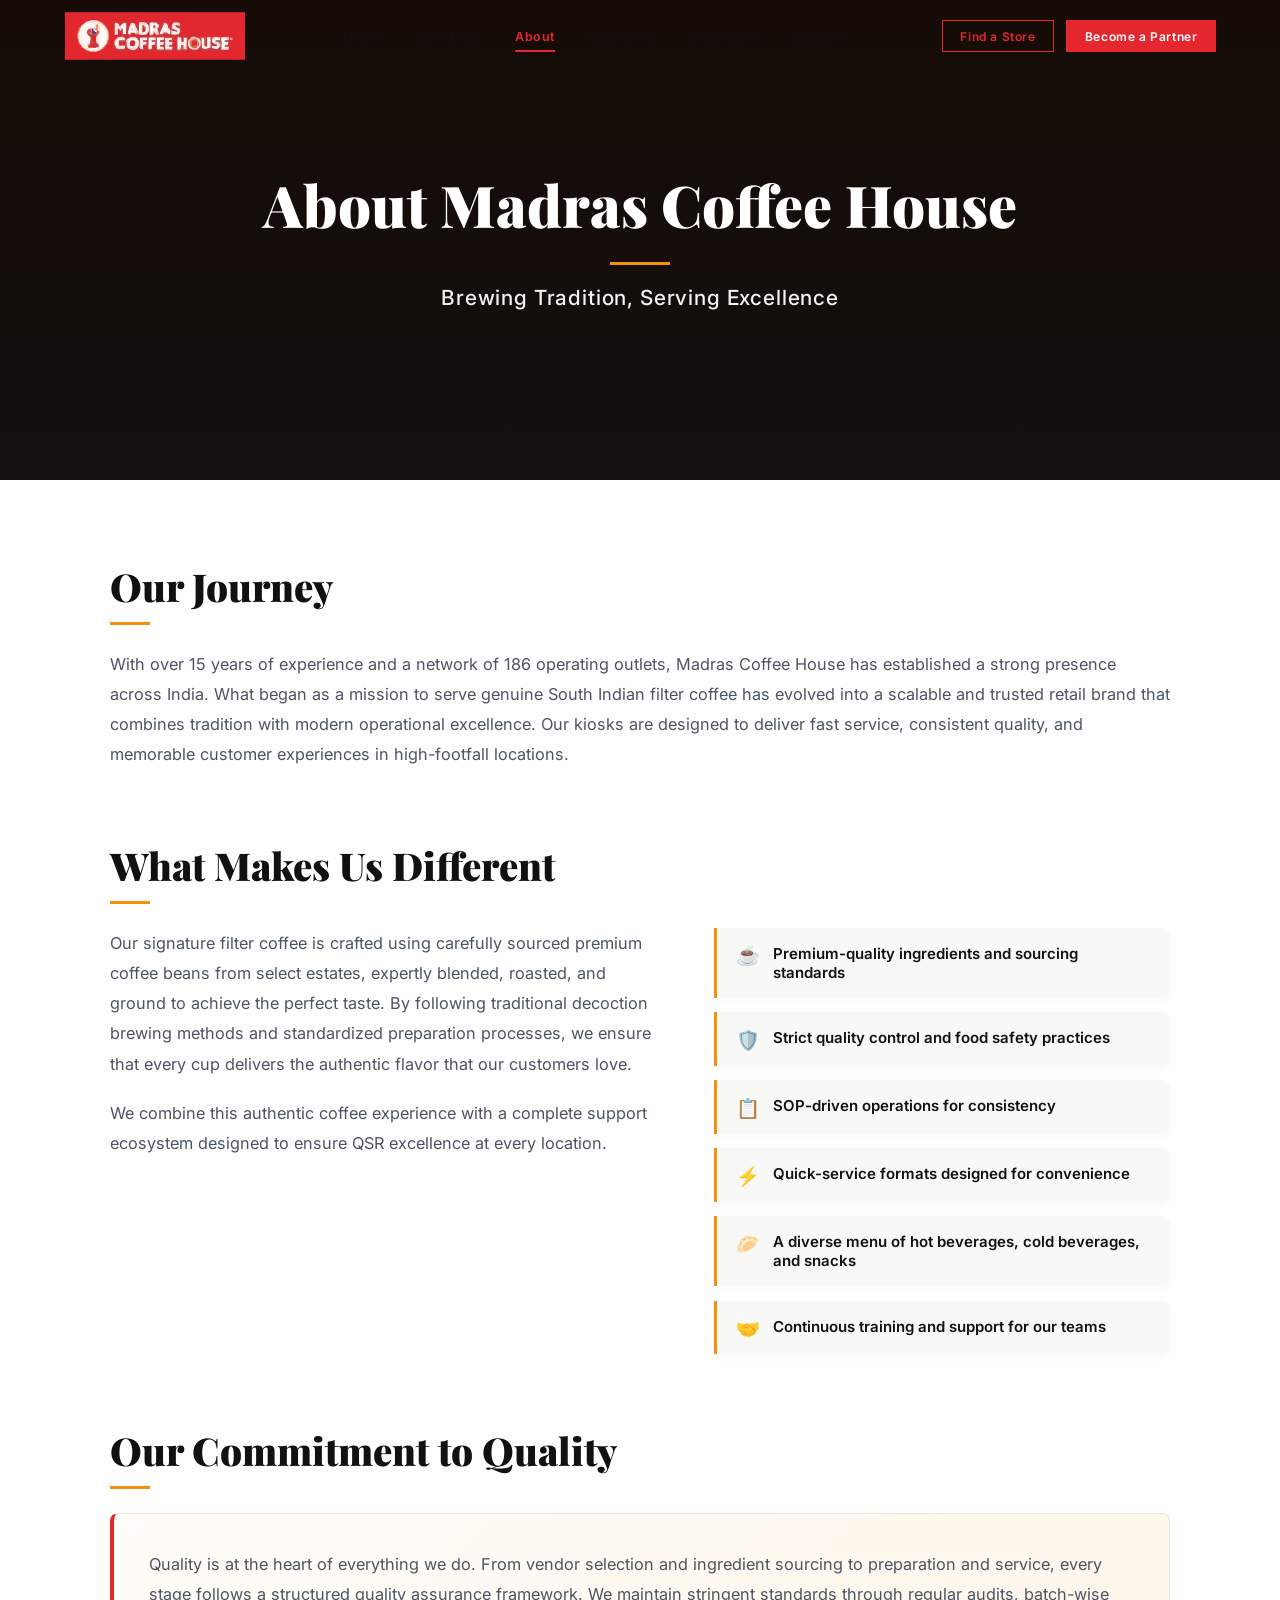
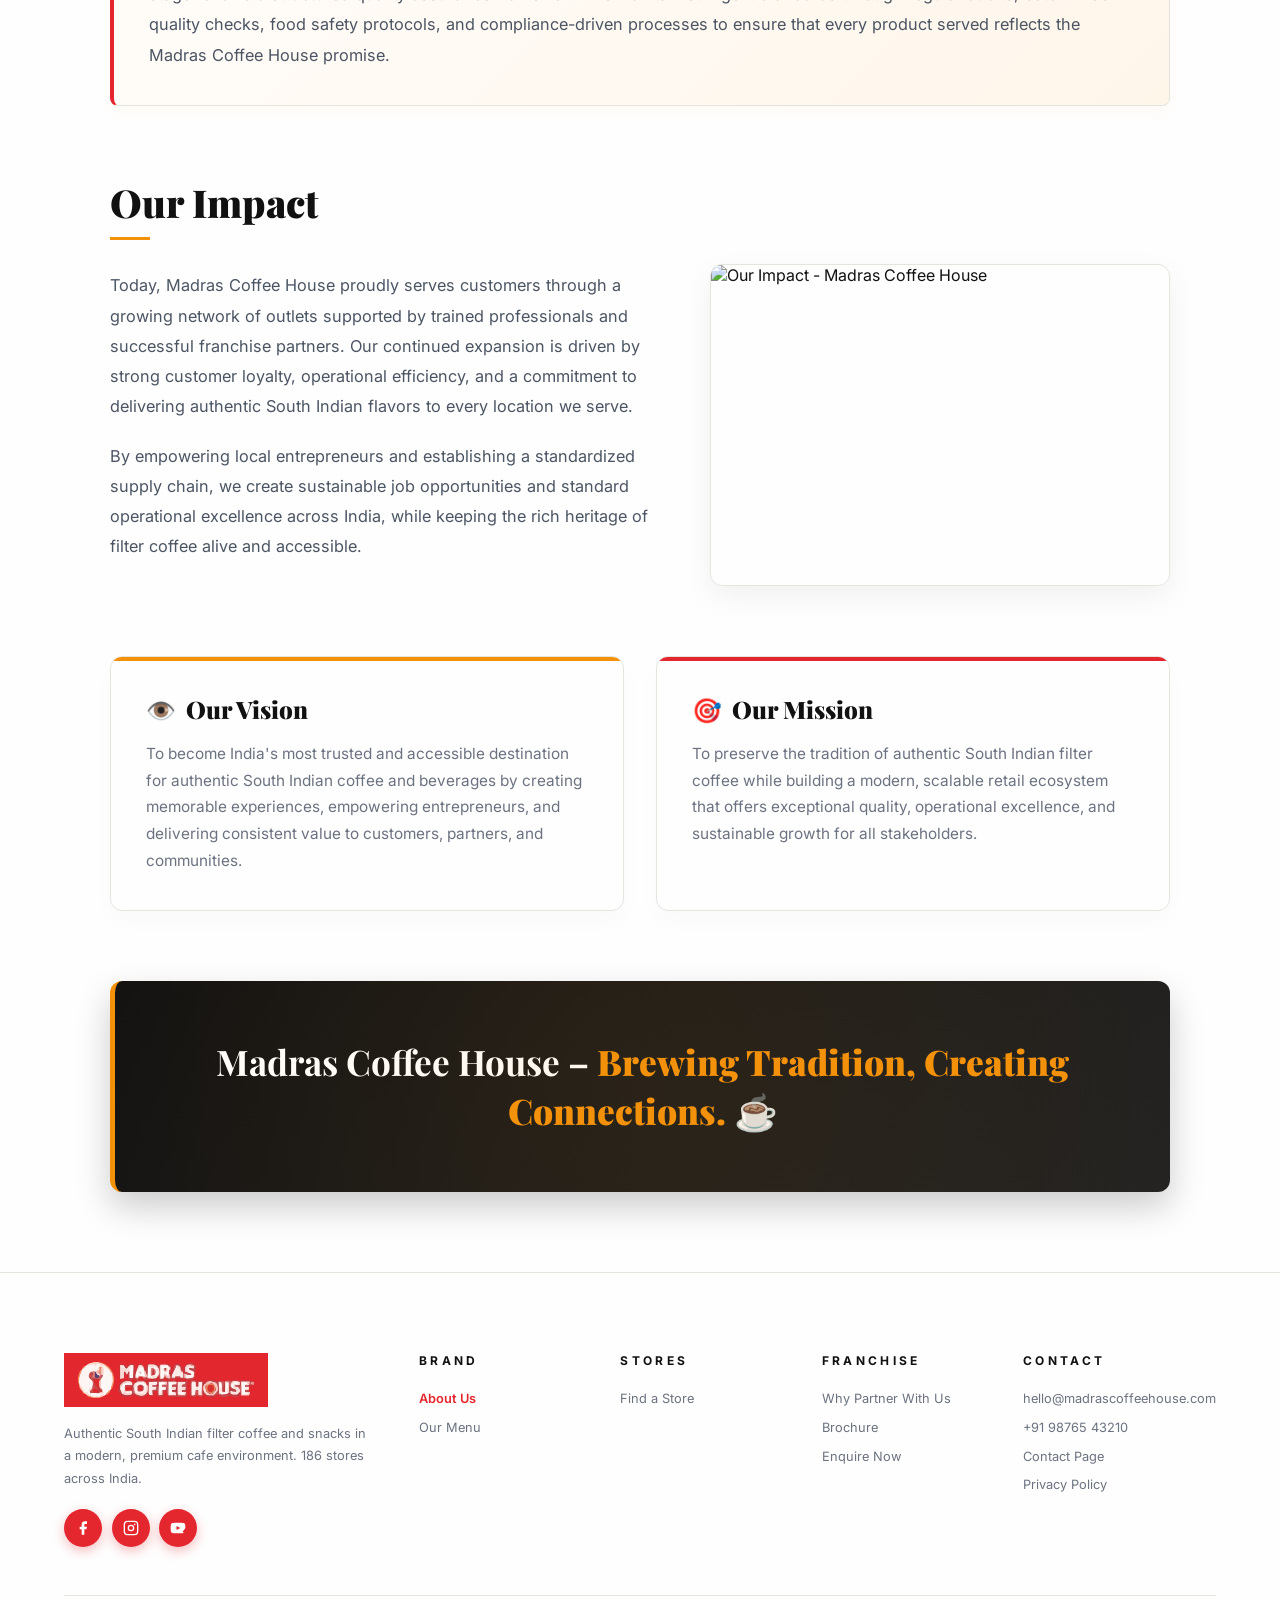
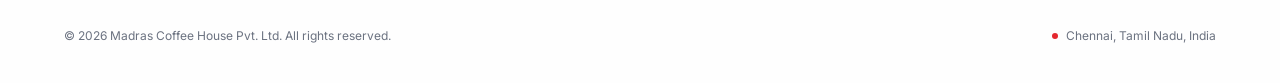
==== about.html @ c08b9cfa "frist" ====
﻿<!DOCTYPE html>
<html lang="en">
<head>
  <meta charset="UTF-8"/>
  <meta name="viewport" content="width=device-width,initial-scale=1.0"/>
  <title>About Us — Madras Coffee House</title>
  <meta name="description" content="Learn about Madras Coffee House. Brewing tradition and serving excellence across 186 stores nationwide with our authentic South Indian filter coffee kiosk model."/>
  <link rel="preconnect" href="https://fonts.googleapis.com"/>
  <link href="https://fonts.googleapis.com/css2?family=Playfair+Display:ital,wght@0,700;0,900;1,700&family=Inter:wght@300;400;500;600;700&display=swap" rel="stylesheet"/>
  <style>
    :root{--red:#e4272e;--orange:#f3920a;--white:#fefefe;--black:#111111;--gray:#6b7280;--light:#f8f8f6;--border:#e5e5e0}
    *,*::before,*::after{margin:0;padding:0;box-sizing:border-box}
    html{scroll-behavior:smooth;font-size:16px}
    body{background:var(--white);color:var(--black);font-family:'Inter',sans-serif;overflow-x:hidden}

    /* ── NAVBAR ────────────────────────────────────────── */
    nav#nav{position:fixed;top:0;left:0;width:100%;z-index:1000;padding:0 5%;height:72px;display:flex;align-items:center;justify-content:space-between;transition:background .35s,box-shadow .35s,height .35s;background:transparent}
    #nav.scrolled{background:var(--white);box-shadow:0 1px 0 var(--border);height:64px}
    #nav.nav-solid{background:var(--white);box-shadow:0 1px 0 var(--border)}
    .logo{display:flex;align-items:center;text-decoration:none;flex-shrink:0}
    .logo img{height:48px;width:auto;display:block;object-fit:contain;transition:transform .3s ease}
    .logo img:hover{transform:scale(1.04)}
    .nav-center{display:flex;gap:0;list-style:none}
    .nav-center a{display:inline-block;padding:.5rem 1.1rem;font-size:.78rem;font-weight:600;letter-spacing:.04em;color:var(--black);text-decoration:none;position:relative;transition:color .25s}
    .nav-center a::after{content:'';position:absolute;left:1.1rem;right:1.1rem;bottom:0;height:2px;background:var(--red);transform:scaleX(0);transition:transform .3s cubic-bezier(.25,.46,.45,.94)}
    .nav-center a:hover{color:var(--red)}
    .nav-center a:hover::after,.nav-center a.active::after{transform:scaleX(1)}
    .nav-center a.active{color:var(--red)}
    .nav-right{display:flex;gap:.75rem;align-items:center;flex-shrink:0}
    .btn-outline-nav{background:transparent;color:var(--red);border:1.5px solid var(--red);padding:.48rem 1.1rem;font-size:.74rem;font-weight:600;letter-spacing:.05em;cursor:pointer;transition:all .25s;text-decoration:none}
    .btn-outline-nav:hover{background:var(--red);color:#fff}
    .btn-solid-nav{background:var(--red);color:#fff;border:1.5px solid var(--red);padding:.48rem 1.1rem;font-size:.74rem;font-weight:600;letter-spacing:.05em;cursor:pointer;transition:all .25s;text-decoration:none}
    .btn-solid-nav:hover{background:#c41f25;border-color:#c41f25}
    .mobile-menu-btn{display:none;flex-direction:column;gap:5px;cursor:pointer;padding:8px;border:none;background:transparent}
    .mobile-menu-btn span{display:block;width:22px;height:2px;background:var(--black);transition:all .3s}

    /* ── HERO ──────────────────────────────────────────── */
    #hero{position:relative;min-height:480px;padding:120px 5%;display:flex;align-items:center;justify-content:center;text-align:center;overflow:hidden;background:#1a0800}
    .hero-video-bg {
      position: absolute;
      top: 0;
      left: 0;
      width: 100%;
      height: 100%;
      object-fit: cover;
      z-index: 0;
    }
    .hero-overlay{position:absolute;inset:0;background:linear-gradient(180deg,rgba(17,17,17,0.4) 0%,rgba(17,17,17,0.8) 100%);z-index:1}
    .hero-content{position:relative;z-index:2;max-width:820px;color:var(--white);display:flex;flex-direction:column;align-items:center;justify-content:center}
    .hero-logo{height:76px;width:auto;margin-bottom:1.5rem;display:block;object-fit:contain;animation:fadeInUp .8s ease-out}
    .hero-title{font-family:'Playfair Display',serif;font-size:clamp(2.2rem,5vw,3.6rem);font-weight:900;line-height:1.15;margin-bottom:0.8rem;color:#fff;animation:fadeInUp 1s ease-out}
    .hero-underline{width:60px;height:3px;background:var(--orange);margin:0.8rem auto 1.2rem;animation:scaleIn 1.2s ease-out}
    .hero-sub{font-size:clamp(1.05rem,2vw,1.3rem);color:rgba(255,255,255,0.95);font-weight:500;letter-spacing:0.04em;animation:fadeInUp 1.2s ease-out}

    /* ── ANIMATIONS ────────────────────────────────────── */
    @keyframes fadeInUp{from{opacity:0;transform:translateY(30px)}to{opacity:1;transform:translateY(0)}}
    @keyframes scaleIn{from{transform:scaleX(0)}to{transform:scaleX(1)}}
    .fade-up{opacity:0;transform:translateY(28px);transition:opacity .75s cubic-bezier(.25,.46,.45,.94),transform .75s cubic-bezier(.25,.46,.45,.94)}
    .fade-up.in{opacity:1;transform:translateY(0)}
    .d1{transition-delay:.1s}.d2{transition-delay:.2s}.d3{transition-delay:.3s}.d4{transition-delay:.4s}

    /* ── ABOUT CONTENT ─────────────────────────────────── */
    .about-container{max-width:1100px;margin:0 auto;padding:80px 20px}
    .about-sec{margin-bottom:70px}
    .about-sec h2{font-family:'Playfair Display',serif;font-size:clamp(1.8rem,3.5vw,2.4rem);font-weight:900;color:var(--black);margin-bottom:1.5rem;position:relative}
    .about-sec h2::after{content:'';display:block;width:40px;height:3px;background:var(--orange);margin-top:0.6rem}
    .about-sec p{font-size:1.02rem;color:#4b5563;line-height:1.85;margin-bottom:1.2rem}
    
    /* What Makes Us Different Grid */
    .diff-grid{display:grid;grid-template-columns:1.2fr 1fr;gap:3.5rem;align-items:start}
    @media(max-width:768px){.diff-grid{grid-template-columns:1fr;gap:2rem}}
    .diff-list{display:flex;flex-direction:column;gap:0.9rem;list-style:none}
    .diff-item{display:flex;align-items:flex-start;gap:0.8rem;background:var(--light);padding:1rem 1.2rem;border-left:3px solid var(--orange);border-radius:0 8px 8px 0;box-shadow:0 4px 6px rgba(0,0,0,0.02);transition:transform 0.25s ease,border-left-color 0.25s ease}
    .diff-item:hover{transform:translateX(6px);border-left-color:var(--red)}
    .diff-item-icon{font-size:1.2rem;color:var(--orange);flex-shrink:0;line-height:1;margin-top:0.15rem}
    .diff-item-text{font-size:0.94rem;font-weight:600;color:var(--black)}

    /* Quality Box */
    .quality-box{background:linear-gradient(135deg,#fffcf9 0%,#fff6ea 100%);border:1px solid var(--border);border-left:4px solid var(--red);padding:2.2rem;border-radius:8px;box-shadow:0 6px 15px rgba(243,146,10,0.04)}

    /* Vision & Mission Grid */
    .vm-grid{display:grid;grid-template-columns:1fr 1fr;gap:2rem}
    @media(max-width:768px){.vm-grid{grid-template-columns:1fr;gap:1.5rem}}
    .vm-card{background:var(--white);border:1px solid var(--border);padding:2.2rem;border-radius:12px;box-shadow:0 10px 25px rgba(0,0,0,0.02);position:relative;overflow:hidden;transition:all 0.3s ease}
    .vm-card::before{content:'';position:absolute;top:0;left:0;width:100%;height:4px;background:var(--orange)}
    .vm-card.mission::before{background:var(--red)}
    .vm-card:hover{transform:translateY(-5px);box-shadow:0 15px 30px rgba(0,0,0,0.06)}
    .vm-card h3{font-family:'Playfair Display',serif;font-size:1.5rem;font-weight:900;color:var(--black);margin-bottom:1rem;display:flex;align-items:center;gap:0.6rem}
    .vm-card p{font-size:0.96rem;color:var(--gray);line-height:1.75;margin:0}

    /* Closing Callout */
    .closing-banner{background:linear-gradient(135deg,#111 0%,#222 100%);border-radius:12px;border-left:5px solid var(--orange);padding:3.5rem 2rem;text-align:center;box-shadow:0 15px 35px rgba(0,0,0,0.2);position:relative;overflow:hidden;margin-top:50px}
    .closing-banner::after{content:'';position:absolute;top:-50%;left:-50%;width:200%;height:200%;background:radial-gradient(circle,rgba(243,146,10,0.08) 0%,transparent 60%);pointer-events:none}
    .closing-banner h3{font-family:'Playfair Display',serif;font-size:clamp(1.4rem,3vw,2.2rem);font-weight:700;color:#fff;line-height:1.4;margin:0;animation:pulseGlow 3s infinite alternate}
    .closing-banner h3 span{color:var(--orange);font-weight:900}
    @keyframes pulseGlow{0%{text-shadow:0 0 5px rgba(243,146,10,0)}100%{text-shadow:0 0 15px rgba(243,146,10,0.3)}}

    /* Our Impact Grid */
    .impact-grid{display:grid;grid-template-columns:1.2fr 1fr;gap:3rem;align-items:center}
    @media(max-width:768px){.impact-grid{grid-template-columns:1fr;gap:2rem}}
    .impact-image-wrap{width:100%;border-radius:12px;overflow:hidden;box-shadow:0 10px 30px rgba(0,0,0,0.06);border:1px solid var(--border)}
    .impact-img{width:100%;height:320px;object-fit:cover;display:block;transition:transform 0.4s ease}
    .impact-image-wrap:hover .impact-img{transform:scale(1.03)}

    /* ── FOOTER ────────────────────────────────────────── */
    footer{background:var(--white);border-top:1px solid var(--border);padding:80px 5% 40px}
    .fi{max-width:1200px;margin:0 auto}
    .ft{display:grid;grid-template-columns:2fr 1fr 1fr 1fr 1fr;gap:3rem;margin-bottom:3rem}
    @media(max-width:1024px){.ft{grid-template-columns:1fr 1fr;gap:2rem}}
    @media(max-width:480px){.ft{grid-template-columns:1fr}}
    .fb p{font-size:.8rem;color:var(--gray);line-height:1.75;margin:1rem 0 1.2rem}
    .fso{display:flex;gap:.6rem}
    .fsc{width:38px;height:38px;border-radius:50%;background:var(--red);display:flex;align-items:center;justify-content:center;text-decoration:none;transition:all .3s;box-shadow:0 4px 12px rgba(228,39,46,.3);flex-shrink:0}
    .fsc:hover{background:var(--orange);transform:scale(1.1);box-shadow:0 6px 18px rgba(243,146,10,.4)}
    .fsc svg{width:16px;height:16px;flex-shrink:0}
    .fc h5{font-size:.66rem;font-weight:700;letter-spacing:.28em;text-transform:uppercase;color:var(--black);margin-bottom:1.2rem}
    .fc ul{list-style:none;display:flex;flex-direction:column;gap:.55rem}
    .fc a{font-size:.8rem;color:var(--gray);text-decoration:none;transition:color .25s}
    .fc a:hover{color:var(--red)}
    .fc a.active{color:var(--red);font-weight:600}
    .fbot{display:flex;align-items:center;justify-content:space-between;padding-top:2rem;border-top:1px solid var(--border);flex-wrap:wrap;gap:.75rem}
    .fbot p{font-size:.72rem;color:var(--gray)}
    .frd{width:6px;height:6px;background:var(--red);border-radius:50%}
  </style>
  <link rel="stylesheet" href="mobile.css">
</head>
<body>

<!-- ══ NAVBAR ══════════════════════════════════════════════════ -->
<nav id="nav">
  <a href="index.html" class="logo">
    <img src="madras.svg" alt="Madras Coffee House" loading="eager"/>
  </a>
  <ul class="nav-center">
    <li><a href="index.html">Home</a></li>
    <li><a href="menu.html">Our Menu</a></li>
    <li><a href="about.html" class="active">About</a></li>
    <li><a href="franchise.html">Franchise</a></li>
    <li><a href="stores.html">Our Stores</a></li>
    <li><a href="contact.html">Contact</a></li>
  </ul>
  <div class="nav-right">
    <a href="stores.html" class="btn-outline-nav">Find a Store</a>
    <a href="franchise.html" class="btn-solid-nav">Become a Partner</a>
  </div>
  <button class="mobile-menu-btn mob-btn" id="mobBtn" aria-label="Open menu">
    <span></span><span></span><span></span>
  </button>
</nav>

<!-- ══ HERO ════════════════════════════════════════════════════ -->
<section id="hero">
  <video class="hero-video-bg" autoplay loop muted playsinline poster="https://res.cloudinary.com/dr7jaclns/image/upload/v1781517803/eb56d0ae-2977-4ef6-8f65-17820c09515e_tvdwfh.jpg">
    <source src="https://res.cloudinary.com/dr7jaclns/video/upload/v1781519281/coffee_shop_rxmquo.mp4" type="video/mp4">
    Your browser does not support the video tag.
  </video>
  <div class="hero-overlay"></div>
  <div class="hero-content">
    <h1 class="hero-title">About Madras Coffee House</h1>
    <div class="hero-underline"></div>
    <p class="hero-sub">Brewing Tradition, Serving Excellence</p>
  </div>
</section>

<!-- ══ ABOUT CONTENT ═══════════════════════════════════════════ -->
<div class="about-container">
  
  <!-- Our Journey Section -->
  <section class="about-sec fade-up">
    <h2>Our Journey</h2>
    <p>With over 15 years of experience and a network of 186 operating outlets, Madras Coffee House has established a strong presence across India. What began as a mission to serve genuine South Indian filter coffee has evolved into a scalable and trusted retail brand that combines tradition with modern operational excellence. Our kiosks are designed to deliver fast service, consistent quality, and memorable customer experiences in high-footfall locations.</p>
  </section>

  <!-- What Makes Us Different Section -->
  <section class="about-sec fade-up">
    <h2>What Makes Us Different</h2>
    <div class="diff-grid">
      <div>
        <p>Our signature filter coffee is crafted using carefully sourced premium coffee beans from select estates, expertly blended, roasted, and ground to achieve the perfect taste. By following traditional decoction brewing methods and standardized preparation processes, we ensure that every cup delivers the authentic flavor that our customers love.</p>
        <p>We combine this authentic coffee experience with a complete support ecosystem designed to ensure QSR excellence at every location.</p>
      </div>
      <ul class="diff-list">
        <li class="diff-item fade-up d1">
          <span class="diff-item-icon">☕</span>
          <span class="diff-item-text">Premium-quality ingredients and sourcing standards</span>
        </li>
        <li class="diff-item fade-up d2">
          <span class="diff-item-icon">🛡️</span>
          <span class="diff-item-text">Strict quality control and food safety practices</span>
        </li>
        <li class="diff-item fade-up d3">
          <span class="diff-item-icon">📋</span>
          <span class="diff-item-text">SOP-driven operations for consistency</span>
        </li>
        <li class="diff-item fade-up d4">
          <span class="diff-item-icon">⚡</span>
          <span class="diff-item-text">Quick-service formats designed for convenience</span>
        </li>
        <li class="diff-item fade-up d1">
          <span class="diff-item-icon">🥟</span>
          <span class="diff-item-text">A diverse menu of hot beverages, cold beverages, and snacks</span>
        </li>
        <li class="diff-item fade-up d2">
          <span class="diff-item-icon">🤝</span>
          <span class="diff-item-text">Continuous training and support for our teams</span>
        </li>
      </ul>
    </div>
  </section>

  <!-- Our Commitment to Quality Section -->
  <section class="about-sec fade-up">
    <h2>Our Commitment to Quality</h2>
    <div class="quality-box">
      <p style="margin-bottom:0">Quality is at the heart of everything we do. From vendor selection and ingredient sourcing to preparation and service, every stage follows a structured quality assurance framework. We maintain stringent standards through regular audits, batch-wise quality checks, food safety protocols, and compliance-driven processes to ensure that every product served reflects the Madras Coffee House promise.</p>
    </div>
  </section>

  <!-- Our Impact Section -->
  <section class="about-sec fade-up">
    <h2>Our Impact</h2>
    <div class="impact-grid">
      <div>
        <p>Today, Madras Coffee House proudly serves customers through a growing network of outlets supported by trained professionals and successful franchise partners. Our continued expansion is driven by strong customer loyalty, operational efficiency, and a commitment to delivering authentic South Indian flavors to every location we serve.</p>
        <p>By empowering local entrepreneurs and establishing a standardized supply chain, we create sustainable job opportunities and standard operational excellence across India, while keeping the rich heritage of filter coffee alive and accessible.</p>
      </div>
      <div class="impact-image-wrap">
        <img src="https://res.cloudinary.com/dr7jaclns/image/upload/v1781525109/631b47ef-1cc0-4462-99c8-071f4258902d_irmldc.jpg" alt="Our Impact - Madras Coffee House" class="impact-img" />
      </div>
    </div>
  </section>

  <!-- Vision & Mission Grid -->
  <section class="about-sec vm-grid">
    <div class="vm-card vision fade-up">
      <h3><span>👁️</span> Our Vision</h3>
      <p>To become India's most trusted and accessible destination for authentic South Indian coffee and beverages by creating memorable experiences, empowering entrepreneurs, and delivering consistent value to customers, partners, and communities.</p>
    </div>
    <div class="vm-card mission fade-up d1">
      <h3><span>🎯</span> Our Mission</h3>
      <p>To preserve the tradition of authentic South Indian filter coffee while building a modern, scalable retail ecosystem that offers exceptional quality, operational excellence, and sustainable growth for all stakeholders.</p>
    </div>
  </section>

  <!-- Closing Callout Banner -->
  <section class="closing-banner fade-up">
    <h3>Madras Coffee House – <span>Brewing Tradition, Creating Connections. ☕</span></h3>
  </section>

</div>

<!-- ══ FOOTER ══════════════════════════════════════════════════ -->
<footer>
  <div class="fi">
    <div class="ft">
      <div class="fb">
        <div style="margin-bottom:.8rem"><img src="madras.svg" alt="Madras Coffee House" style="height:54px"/></div>
        <p>Authentic South Indian filter coffee and snacks in a modern, premium cafe environment. 186 stores across India.</p>
        <div class="fso">
          <a class="fsc" href="https://www.facebook.com/madrascoffeehouseofficial/" target="_blank" aria-label="Facebook"><svg viewBox="0 0 24 24" fill="white"><path d="M18 2h-3a5 5 0 00-5 5v3H7v4h3v8h4v-8h3l1-4h-4V7a1 1 0 011-1h3z"/></svg></a>
          <a class="fsc" href="https://www.instagram.com/madrascoffeehouseofficial/" target="_blank" aria-label="Instagram"><svg viewBox="0 0 24 24" fill="none" stroke="white" stroke-width="2" stroke-linecap="round"><rect x="2" y="2" width="20" height="20" rx="5"/><circle cx="12" cy="12" r="4"/><circle cx="17.5" cy="6.5" r="1.2" fill="white" stroke="none"/></svg></a>
          <a class="fsc" href="https://www.youtube.com/@madrascoffeehouseofficial" target="_blank" aria-label="YouTube"><svg viewBox="0 0 24 24" fill="white"><path d="M22.54 6.42a2.78 2.78 0 00-1.96-1.96C18.88 4 12 4 12 4s-6.88 0-8.58.46a2.78 2.78 0 00-1.96 1.96A29 29 0 001 12a29 29 0 00.46 5.58 2.78 2.78 0 001.96 1.96C5.12 20 12 20 12 20s6.88 0 8.58-.46a2.78 2.78 0 00-1.96-1.96A29 29 0 0023 12a29 29 0 00-.46-5.58z"/><polygon points="9.75,15.02 15.5,12 9.75,8.98" fill="#e4272e"/></svg></a>
        </div>
      </div>
      <div class="fc"><h5>Brand</h5><ul><li><a href="about.html" class="active">About Us</a></li><li><a href="menu.html">Our Menu</a></li></ul></div>
      <div class="fc"><h5>Stores</h5><ul><li><a href="stores.html">Find a Store</a></li></ul></div>
      <div class="fc"><h5>Franchise</h5><ul><li><a href="franchise.html">Why Partner With Us</a></li><li><a href="https://madrascoffeehouse.com/wp-content/uploads/2025/10/MCH-PRESENTATION-new-final-.pdf" target="_blank">Brochure</a></li><li><a href="mailto:hello@madrascoffeehouse.com">Enquire Now</a></li></ul></div>
      <div class="fc"><h5>Contact</h5><ul><li><a href="mailto:hello@madrascoffeehouse.com">hello@madrascoffeehouse.com</a></li><li><a href="tel:+919876543210">+91 98765 43210</a></li><li><a href="contact.html">Contact Page</a></li><li><a href="privacy-policy.html">Privacy Policy</a></li></ul></div>
    </div>
    <div class="fbot"><p>&#169; 2026 Madras Coffee House Pvt. Ltd. All rights reserved.</p><div style="display:flex;align-items:center;gap:.5rem"><div class="frd"></div><p>Chennai, Tamil Nadu, India</p></div></div>
  </div>
</footer>

<script>
// ── NAVBAR SCROLL ───────────────────────────────────────
const NAV = document.getElementById('nav');
window.addEventListener('scroll', () => {
  NAV.classList.toggle('scrolled', scrollY > 40);
}, {passive: true});

// ── REVEAL OBSERVER ─────────────────────────────────────
if ('IntersectionObserver' in window) {
  const obs = new IntersectionObserver((entries) => {
    entries.forEach(entry => {
      if (entry.isIntersecting) {
        entry.target.classList.add('in');
        obs.unobserve(entry.target);
      }
    });
  }, {threshold: 0.1, rootMargin: '0px 0px -40px 0px'});
  document.querySelectorAll('.fade-up').forEach(el => obs.observe(el));
}

// ── PAGE FADE TRANSITION ─────────────────────────────────
document.body.style.opacity = '0';
document.body.style.transition = 'opacity .3s';
setTimeout(() => document.body.style.opacity = '1', 50);

document.querySelectorAll('a[href]').forEach(a => {
  const h = a.getAttribute('href');
  if (!h || h.startsWith('#') || h.startsWith('mailto:') || h.startsWith('tel:') || h.startsWith('http') || a.target === "_blank") return;
  a.addEventListener('click', e => {
    e.preventDefault();
    document.body.style.opacity = '0';
    setTimeout(() => window.location.href = h, 300);
  });
});
</script>
<script src="mobile.js" defer></script>
</body>
</html>
---- mobile.css ----
/* ============================================================
   MADRAS COFFEE HOUSE — RESPONSIVE STYLESHEET
   Breakpoints: 480px | 640px | 768px | 1024px | 1280px
   ============================================================ */

/* ── ALWAYS HIDDEN (shown only at mobile via media query) ─── */
.mobile-nav-overlay,
.mobile-nav-backdrop,
.fran-sticky-cta {
  display: none;
}

/* ── GLOBAL BASE ─────────────────────────────────────────── */
*,
*::before,
*::after {
  box-sizing: border-box;
  -webkit-tap-highlight-color: transparent;
}
html {
  scroll-behavior: smooth;
}
body {
  overflow-x: hidden;
  width: 100%;
}
img,
video {
  max-width: 100%;
  height: auto;
  display: block;
}

/* ── ENFORCE MINIMUM READABLE FONT SIZES (all screens) ────── */
/* Anything below 12px is unreadable on mobile – these enforce minimums */
.sec-eyebrow,
.hero-eyebrow,
.cat-link,
.footer-col h5,
.fc h5,
.fbot p,
.fbot a,
.mc-tag,
.menu-modal-tag,
.info-label,
.ustat-lbl,
.urgency-eyebrow,
.fv-eyebrow,
.fmt-badge,
.fv-tag,
.fstep-tag,
.mv-pt,
.btn-outline-nav,
.btn-solid-nav {
  font-size: max(0.75rem, 12px) !important;
}

/* ── TABLET (769px – 1024px) ─────────────────────────────── */
@media (min-width: 769px) and (max-width: 1024px) {
  /* Nav */
  .nav-center a { padding: 0.5rem 0.7rem; font-size: 0.72rem; }
  .nav-right { gap: 0.5rem; }
  .btn-outline-nav, .btn-solid-nav { padding: 0.4rem 0.85rem; font-size: 0.7rem; }

  /* Franchise */
  .why-circle-grid { grid-template-columns: repeat(2, 1fr) !important; gap: 2rem !important; }
  .fmt-grid { grid-template-columns: 1fr 1fr !important; }
  .model-grid { grid-template-columns: 1fr !important; }
  .sup-2col { grid-template-columns: 1fr !important; gap: 1.8rem !important; }
  .inv-pillars { flex-direction: column !important; gap: 0 !important; }
  .inv-pil-div { width: 80% !important; height: 1px !important; background: rgba(255,255,255,.12) !important; margin: 0 auto !important; }
  .eq-row { grid-template-columns: 1fr !important; }

  /* Homepage */
  .trust-grid { grid-template-columns: repeat(2, 1fr) !important; }
  .bm-steps { grid-template-columns: repeat(2, 1fr) !important; }
  .footer-top { grid-template-columns: 1fr 1fr !important; gap: 2rem !important; }
  .formats-grid { gap: 1rem !important; }

  /* Menu */
  .menu-grid { grid-template-columns: 1fr 1fr !important; }
  .section-header { flex-direction: column !important; align-items: flex-start !important; gap: 1.2rem !important; }
  .section-header-right { flex-wrap: wrap !important; gap: 0.6rem !important; }
  .menu-deco-circle { width: 70px !important; height: 70px !important; }

  /* Stores */
  #main { flex-direction: column !important; }
  .map-sidebar { position: relative !important; top: 0 !important; width: 100% !important; }

  /* Contact */
  .contact-grid { grid-template-columns: 1fr !important; }

  /* Expansion */
  .ss-inner { grid-template-columns: repeat(2, 1fr) !important; }
}

/* ── MOBILE (≤768px) ─────────────────────────────────────── */
@media (max-width: 768px) {

  /* ─── GLOBAL ──────────────────────────────────────────── */
  html { font-size: 15px; }
  body { overflow-x: hidden; position: relative; }
  img, video { max-width: 100%; height: auto; }

  /* Typography */
  h1, .h1 { font-size: clamp(1.7rem, 7vw, 2.2rem) !important; line-height: 1.15 !important; }
  h2, .h2, .sec-title { font-size: clamp(1.4rem, 5.5vw, 1.85rem) !important; line-height: 1.2 !important; }
  h3, .h3 { font-size: clamp(1.1rem, 4.5vw, 1.35rem) !important; line-height: 1.3 !important; }
  h4 { font-size: clamp(0.95rem, 3.5vw, 1.1rem) !important; }
  p, li { font-size: 0.92rem !important; line-height: 1.65 !important; }
  .sec-eyebrow { font-size: 0.58rem !important; letter-spacing: .2em !important; }

  /* Global spacing */
  section, .sec, .sec-pad, .sec-compact { padding: 52px 5% !important; }
  .sec-inner, .container { padding: 0 !important; width: 100% !important; max-width: 100% !important; }
  #strip, .authority-strip { padding: 36px 5% !important; }

  /* Global Buttons — full-width on mobile */
  .btn-primary, .btn-secondary, .btn-orange, .btn-red,
  .btn-outline, .inv-cta, .eq-submit, .btn-map, .btn-submit,
  .btn-gold, .hero-btn, #detectBtn {
    width: 100% !important;
    text-align: center !important;
    justify-content: center !important;
    min-height: 48px !important;
    font-size: 0.88rem !important;
    padding: 13px 20px !important;
    display: flex !important;
    align-items: center !important;
    border-radius: 4px !important;
  }
  .hero-btns, .cta-contacts {
    flex-direction: column !important;
    gap: 10px !important;
    width: 100% !important;
  }
  .hero-btns a, .cta-contacts a,
  .hero-btns button, .cta-contacts button {
    width: 100% !important;
    text-align: center !important;
    justify-content: center !important;
  }

  /* ─── NAVBAR ──────────────────────────────────────────── */
  .nav-center, .nav-right { display: none !important; }
  .mobile-menu-btn, .mob-btn { display: flex !important; }

  /* Hamburger icon */
  .mob-btn {
    flex-direction: column;
    gap: 5px;
    cursor: pointer;
    padding: 8px;
    background: none;
    border: none;
    z-index: 10001;
    position: relative;
  }
  .mob-btn span {
    display: block;
    width: 24px;
    height: 2px;
    background: #1a1a1a;
    transition: all 0.35s ease;
    transform-origin: center;
    border-radius: 2px;
  }
  .mob-btn.open span:nth-child(1) { transform: translateY(7px) rotate(45deg); }
  .mob-btn.open span:nth-child(2) { opacity: 0; transform: scaleX(0); }
  .mob-btn.open span:nth-child(3) { transform: translateY(-7px) rotate(-45deg); }

  /* Mobile slide-in nav overlay */
  .mobile-nav-overlay {
    position: fixed;
    top: 0;
    right: -100%;
    width: 82%;
    max-width: 320px;
    height: 100vh;
    background: #fefefe;
    z-index: 10000;
    box-shadow: -4px 0 28px rgba(0,0,0,.14);
    transition: right 0.38s cubic-bezier(.4,0,.2,1);
    display: flex;
    flex-direction: column;
    overflow-y: auto;
  }
  .mobile-nav-overlay.open { right: 0; }
  .mnav-header {
    padding: 1.4rem 1.6rem 1rem;
    border-bottom: 1px solid #f0f0f0;
    display: flex;
    align-items: center;
    justify-content: space-between;
  }
  .mnav-close {
    background: none;
    border: none;
    font-size: 1.5rem;
    cursor: pointer;
    padding: 8px;
    color: #1a1a1a;
    line-height: 1;
  }
  .mnav-links {
    display: flex;
    flex-direction: column;
    padding: 0.5rem 0;
    flex: 1;
  }
  .mnav-links a {
    display: flex;
    align-items: center;
    padding: 0 1.6rem;
    font-size: 1rem;
    font-weight: 600;
    color: #1a1a1a;
    text-decoration: none;
    min-height: 54px;
    border-bottom: 1px solid #f5f5f5;
    transition: all 0.2s;
    font-family: 'Inter', sans-serif;
    letter-spacing: .01em;
  }
  .mnav-links a:hover,
  .mnav-links a:focus { background: rgba(228,39,46,.04); color: #e4272e; padding-left: 2rem; }
  .mnav-links a.active { color: #e4272e; border-left: 3px solid #e4272e; }
  .mnav-cta {
    padding: 1.1rem 1.6rem;
    border-top: 1px solid #f0f0f0;
  }
  .mnav-cta a {
    background: #e4272e;
    color: #fff;
    text-align: center;
    display: block;
    padding: 13px;
    font-weight: 700;
    text-decoration: none;
    font-size: 0.9rem;
    border-radius: 2px;
  }
  .mobile-nav-backdrop {
    position: fixed;
    inset: 0;
    background: rgba(0,0,0,.4);
    z-index: 9999;
    opacity: 0;
    pointer-events: none;
    transition: opacity .35s;
  }
  .mobile-nav-backdrop.open {
    opacity: 1;
    pointer-events: all;
  }

  /* ─────────────────────────────────────────────────────── */
  /* HOME PAGE                                              */
  /* ─────────────────────────────────────────────────────── */

  /* Hero */
  #hero { min-height: 100svh !important; padding: 80px 5% 50px !important; }
  .hero-inner { grid-template-columns: 1fr !important; gap: 2rem !important; }
  .hero-visual {
    order: -1 !important;
    height: auto !important;
    overflow: visible !important;
    display: flex !important;
    flex-direction: column !important;
    gap: 1rem !important;
  }
  .hero-img-wrap {
    display: flex !important;
    flex-direction: column !important;
    gap: 10px !important;
    position: relative !important;
    width: 100% !important;
  }
  .hero-img-main, .hero-img-fallback {
    height: 240px !important;
    width: 100% !important;
    object-fit: cover !important;
  }
  .hero-badge, .hero-badge-2 {
    position: relative !important;
    inset: auto !important;
    display: inline-block !important;
    width: fit-content !important;
    margin: 5px 0 0 !important;
  }
  .hstat-row { flex-wrap: wrap !important; gap: 1rem !important; }
  .hstat { flex: 1 1 45% !important; text-align: center !important; }
  .hero-sub { margin: 0 auto 2rem !important; text-align: center !important; }

  /* Authority strip */
  .strip-inner { grid-template-columns: 1fr !important; gap: 2rem !important; text-align: left !important; }
  .strip-headline { text-align: center !important; font-size: clamp(1.8rem, 5vw, 2.4rem) !important; }
  .strip-points { gap: 1.4rem !important; width: 100% !important; }
  .strip-point { gap: 0.9rem !important; }

  /* Heritage */
  #heritage .heritage-inner {
    flex-direction: column !important;
    gap: 2rem !important;
    padding: 40px 5% !important;
    text-align: left !important;
  }
  #heritage .heritage-img { width: 100% !important; max-width: 100% !important; }
  #heritage .heritage-img-main { height: 240px !important; width: 100% !important; object-fit: cover !important; }
  #heritage .heritage-text { padding: 0 !important; }
  #heritage .h-diag, #heritage .heritage-text::before { display: none !important; }
  .heritage-pillars { grid-template-columns: 1fr !important; gap: 1rem !important; }
  .signature-grid { grid-template-columns: 1fr 1fr !important; gap: 0.6rem !important; }

  /* Store Format steps */
  .fstep { grid-template-columns: 52px 1fr !important; direction: ltr !important; gap: 1rem !important; padding: 1.6rem 0 !important; }
  .fstep:nth-child(even) { grid-template-columns: 52px 1fr !important; direction: ltr !important; }
  .fstep:nth-child(even) .fstep-num { order: 0 !important; }
  .fstep:nth-child(even) .fstep-body { order: 1 !important; direction: ltr !important; }
  .fstep-num span { font-size: 2.8rem !important; }
  .fstep-num::after { display: none !important; }
  .format-header { grid-template-columns: 1fr !important; gap: 1rem !important; margin-bottom: 2rem !important; }

  /* Expansion / formats grid */
  .formats-grid { gap: 1.2rem !important; justify-content: flex-start !important; }
  .format-card { flex: 1 1 80px !important; max-width: 90px !important; }
  .format-card h4 { font-size: 0.68rem !important; white-space: normal !important; }
  .format-icon svg { width: 44px !important; height: 44px !important; }

  /* City grid */
  .city-grid { grid-template-columns: 1fr 1fr !important; gap: 0.5rem !important; }
  .exp-stats-grid { grid-template-columns: 1fr 1fr !important; }

  /* Trust bar */
  .trust-grid { grid-template-columns: 1fr 1fr !important; border: none !important; gap: 1px !important; background: rgba(255,255,255,.08) !important; }
  .trust-card { border: none !important; background: #111 !important; padding: 1.8rem 1rem !important; }

  /* Media/Press */
  .media-inner { padding: 44px 5% !important; }
  .media-row { grid-template-columns: 48px 1fr !important; gap: 1rem !important; padding: 1.2rem 0 !important; }
  .media-row-icon { font-size: 1.6rem !important; }
  .press-strip { padding: 1rem !important; gap: 0.8rem !important; flex-direction: column !important; align-items: flex-start !important; }

  /* Testimonials */
  #testimonials { padding: 44px 0 !important; overflow: hidden !important; }
  .testi-header { padding: 0 5% !important; margin-bottom: 2rem !important; }
  .testi-track-wrap { padding: 0 !important; margin: 0 !important; cursor: grab !important; }
  .testi-track {
    animation: none !important;
    gap: 1rem !important;
    padding: 0.5rem 5% 1rem !important;
    overflow-x: auto !important;
    -webkit-overflow-scrolling: touch !important;
    scroll-snap-type: x mandatory !important;
    display: flex !important;
    width: auto !important;
  }
  .testi-track::-webkit-scrollbar { display: none !important; }
  .testimonial-card { width: 82vw !important; max-width: 310px !important; scroll-snap-align: start !important; flex-shrink: 0 !important; }

  /* Franchise CTA */
  #franchise-cta { padding: 52px 5% !important; }
  #franchise-cta .cta-contacts { flex-direction: column !important; gap: 1rem !important; }
  #franchise-cta .cta-contact { width: 100% !important; }

  /* Footer */
  footer { padding: 52px 5% 36px !important; }
  .footer-top, .ft { grid-template-columns: 1fr 1fr !important; gap: 2rem !important; }
  .footer-bottom, .fbot { flex-direction: column !important; text-align: center !important; gap: 0.5rem !important; }

  /* ─────────────────────────────────────────────────────── */
  /* MENU PAGE                                              */
  /* ─────────────────────────────────────────────────────── */

  /* Hero video */
  #menu-hero { min-height: 360px !important; padding: 90px 5% 50px !important; }
  .hero-video-bg { object-position: center center; }
  .hero-title { font-size: clamp(2rem, 8vw, 3rem) !important; }

  /* Category sticky nav */
  #cat-nav { top: 64px !important; overflow-x: auto !important; }
  .cat-nav-inner { justify-content: flex-start !important; padding: 0 4% !important; gap: 0 !important; }
  .cat-link { padding: 0.9rem 0.8rem !important; font-size: 0.62rem !important; white-space: nowrap !important; }

  /* Section headers */
  .section-header {
    flex-direction: column !important;
    align-items: center !important;
    text-align: center !important;
    gap: 1.2rem !important;
    margin-bottom: 2rem !important;
  }
  .section-header-left {
    display: flex !important;
    flex-direction: column !important;
    align-items: center !important;
    width: 100% !important;
  }
  .section-header-right {
    justify-content: center !important;
    flex-wrap: wrap !important;
    gap: 0.5rem !important;
  }
  .menu-deco-circle { width: 64px !important; height: 64px !important; }
  .sec-divider { margin-left: auto !important; margin-right: auto !important; }
  .sec-eyebrow { justify-content: center !important; }

  /* Menu grid */
  .menu-grid { grid-template-columns: 1fr !important; gap: 1rem !important; }
  .menu-section { padding: 52px 5% !important; }

  /* Menu card */
  .menu-card { flex-direction: row !important; align-items: center !important; gap: 1rem !important; }
  .mc-img-wrap { width: 80px !important; height: 80px !important; flex-shrink: 0 !important; border-radius: 8px !important; overflow: hidden !important; }
  .mc-img-wrap img { width: 100% !important; height: 100% !important; object-fit: cover !important; }

  /* Modal */
  .menu-modal-box { max-width: 95vw !important; max-height: 90vh !important; overflow-y: auto !important; padding: 1.4rem !important; }
  .modal-img { height: 200px !important; border-radius: 8px !important; }

  /* Featured strip */
  #featured-strip { padding: 52px 5% !important; }

  /* ─────────────────────────────────────────────────────── */
  /* FRANCHISE PAGE                                         */
  /* ─────────────────────────────────────────────────────── */

  /* Stat strip */
  #stat-strip .ss-inner { grid-template-columns: 1fr 1fr !important; gap: 1rem !important; }
  .ss-num { font-size: clamp(1.8rem, 6vw, 2.2rem) !important; }

  /* Why Partner circles */
  .why-circle-grid { grid-template-columns: 1fr 1fr !important; gap: 1.5rem !important; }
  .why-circ-icon { width: 64px !important; height: 64px !important; font-size: 1.6rem !important; }
  .why-circ h4 { font-size: 0.82rem !important; }
  .why-circ p { font-size: 0.76rem !important; }

  /* Business model timeline → vertical */
  .bm-timeline { padding-top: 0 !important; }
  .bm-line { display: none !important; }
  .bm-steps { grid-template-columns: 1fr !important; gap: 0 !important; padding-left: 2.5rem !important; position: relative !important; }
  .bm-steps::before { content: ''; position: absolute; left: 6px; top: 0; bottom: 0; width: 2px; background: linear-gradient(to bottom, #e4272e, rgba(228,39,46,.15)); }
  .bm-step { flex-direction: row !important; align-items: flex-start !important; text-align: left !important; padding: 0 0 2rem 1.5rem !important; position: relative !important; }
  .bm-dot { position: absolute !important; left: -2.5rem !important; top: 0.3rem !important; transform: none !important; margin: 0 !important; }
  .bm-step-num { font-size: 1.3rem !important; min-width: 2.5rem !important; flex-shrink: 0 !important; margin-bottom: 0 !important; }
  .bm-step-title, .bm-step-desc { text-align: left !important; }
  .model-visual { margin-top: 2rem !important; padding: 1.4rem !important; }
  .model-grid { grid-template-columns: 1fr !important; }

  /* Why Investors points */
  .mv-points { gap: 0.5rem !important; }
  .mv-pt { font-size: 0.8rem !important; padding: 0.55rem 0.9rem !important; }

  /* Store Formats */
  .fmt-grid { grid-template-columns: 1fr !important; gap: 1.2rem !important; }

  /* Investment section */
  .inv-pillars { flex-direction: column !important; gap: 0 !important; }
  .inv-pil { padding: 1.4rem !important; }
  .inv-pil-div { width: 80% !important; height: 1px !important; background: rgba(255,255,255,.12) !important; margin: 0 auto !important; }
  .inv-h { font-size: clamp(1.6rem, 6vw, 2.2rem) !important; }

  /* Support section */
  .sup-2col { grid-template-columns: 1fr !important; gap: 1.5rem !important; }
  .sup-blob { display: none !important; }
  .sup-item2 { gap: 1rem !important; }

  /* Enquiry form */
  .eq-row { grid-template-columns: 1fr !important; gap: 1rem !important; }
  .eq-form { padding: 1.6rem !important; border-radius: 8px !important; }
  .fg input, .fg select, .fg textarea {
    padding: 0.85rem 1rem !important;
    font-size: 16px !important; /* prevents iOS auto-zoom */
    border-radius: 4px !important;
  }
  .eq-submit { width: 100% !important; min-height: 50px !important; }

  /* Franchise video section */
  .video-grid { grid-template-columns: 1fr !important; gap: 1rem !important; }

  /* Sticky bottom CTA on franchise page */
  .fran-sticky-cta {
    display: flex !important;
    position: fixed;
    bottom: 0; left: 0; right: 0;
    z-index: 8888;
    background: #e4272e;
    color: #fff;
    align-items: center;
    justify-content: center;
    height: 52px;
    font-size: 0.88rem;
    font-weight: 700;
    letter-spacing: 0.05em;
    text-transform: uppercase;
    text-decoration: none;
    box-shadow: 0 -4px 20px rgba(228,39,46,.3);
    cursor: pointer;
    border: none;
    font-family: 'Inter', sans-serif;
  }
  body.franchise-page { padding-bottom: 52px !important; }

  /* ─────────────────────────────────────────────────────── */
  /* OUR STORES PAGE                                        */
  /* ─────────────────────────────────────────────────────── */
  #main { flex-direction: column !important; padding: 36px 5% !important; }
  #list-side { width: 100% !important; }
  .map-sidebar { width: 100% !important; position: relative !important; top: 0 !important; }
  .map-frame-wrapper { height: 300px !important; max-height: 340px !important; }
  .bc { padding: 1.1rem 0.9rem !important; border-radius: 4px !important; }
  .search-box input { font-size: 16px !important; }
  #detectBtn { width: 100% !important; min-height: 48px !important; }
  .dist-sec { gap: 0.5rem !important; }
  .store-card { padding: 1rem !important; }

  /* ─────────────────────────────────────────────────────── */
  /* CONTACT PAGE                                           */
  /* ─────────────────────────────────────────────────────── */
  .contact-grid, .contact-layout { grid-template-columns: 1fr !important; }
  .contact-form input, .contact-form select, .contact-form textarea, .form-group input, .form-group select, .form-group textarea, .fg input, .fg select, .fg textarea {
    font-size: 16px !important; /* prevents iOS auto-zoom */
    padding: 0.85rem 1rem !important;
  }
  .contact-map, #contactMap { height: 230px !important; }

  /* ─────────────────────────────────────────────────────── */
  /* ABOUT PAGE                                             */
  /* ─────────────────────────────────────────────────────── */
  .impact-grid { grid-template-columns: 1fr !important; flex-direction: column !important; }
  .impact-image-wrap { width: 100% !important; }
  .impact-img { width: 100% !important; height: 220px !important; object-fit: cover !important; }
  .vm-grid { grid-template-columns: 1fr !important; gap: 1.2rem !important; }
  .about-sec { padding: 52px 5% !important; }

  /* ─────────────────────────────────────────────────────── */
  /* PRIVACY POLICY PAGE                                    */
  /* ─────────────────────────────────────────────────────── */
  .pp-wrap { grid-template-columns: 1fr !important; }
  .pp-toc { display: none !important; }
  .pp-content, .privacy-content { max-width: 100% !important; padding: 0 !important; }

  /* ─────────────────────────────────────────────────────── */
  /* GALLERY PAGE                                           */
  /* ─────────────────────────────────────────────────────── */
  .gallery-grid, .gal-grid { grid-template-columns: 1fr 1fr !important; gap: 8px !important; }
  .gallery-item, .gal-item { aspect-ratio: 1 / 1 !important; overflow: hidden !important; }
  .gallery-item img, .gal-item img { width: 100% !important; height: 100% !important; object-fit: cover !important; }
  .gallery-filters { flex-wrap: wrap !important; gap: 6px !important; padding: 0 5% 1rem !important; }
  .filter-btn { font-size: 0.72rem !important; padding: 0.38rem 0.85rem !important; }
  .lb-close, .lightbox-close { width: 48px !important; height: 48px !important; font-size: 1.4rem !important; }
  .lb-img-wrap img, .lightbox img { max-height: 80vh !important; width: auto !important; max-width: 95vw !important; }

  /* ─────────────────────────────────────────────────────── */
  /* SOCIAL / FOOTER ICONS                                  */
  /* ─────────────────────────────────────────────────────── */
  .fsoc, .fsoc a { min-width: 44px !important; min-height: 44px !important; width: 44px !important; height: 44px !important; }
  .footer-socials { gap: 0.5rem !important; }

  /* ─────────────────────────────────────────────────────── */
  /* ANIMATIONS — reduced motion on mobile                  */
  /* ─────────────────────────────────────────────────────── */
  .fade-up, .slide-left, .slide-right, .scale-in, .reveal { transition-duration: 0.35s !important; }
  .media-blob { animation: none !important; }

  /* ─────────────────────────────────────────────────────── */
  /* LAZY LOAD                                              */
  /* ─────────────────────────────────────────────────────── */
  img[data-src] { opacity: 0; transition: opacity 0.4s; }
  img[data-src].loaded { opacity: 1; }

} /* end @media (max-width: 768px) */

/* ── SMALL MOBILE (≤480px) ───────────────────────────────── */
@media (max-width: 480px) {
  /* Grid collapse from 2-col to 1-col */
  .city-grid { grid-template-columns: 1fr !important; }
  .why-circle-grid { grid-template-columns: 1fr !important; gap: 1.2rem !important; }
  .trust-grid { grid-template-columns: 1fr 1fr !important; }
  .exp-stats-grid { grid-template-columns: 1fr 1fr !important; }
  .gallery-grid, .gal-grid { grid-template-columns: 1fr 1fr !important; }
  .signature-grid { grid-template-columns: 1fr !important; }
  .footer-top, .ft { grid-template-columns: 1fr !important; }
  #stat-strip .ss-inner { grid-template-columns: 1fr 1fr !important; }

  /* Typography further reduced */
  h1, .h1 { font-size: clamp(1.5rem, 8vw, 1.9rem) !important; }
  h2, .h2, .sec-title { font-size: clamp(1.25rem, 6vw, 1.6rem) !important; }

  /* Hero */
  #hero { min-height: auto !important; padding: 80px 5% 44px !important; }
  #menu-hero { min-height: 320px !important; }
  .hero-img-main { height: 200px !important; }

  /* Menu cards always 1 col */
  .menu-grid { grid-template-columns: 1fr !important; }

  /* Format cards wrap nicely */
  .format-card { flex: 1 1 70px !important; max-width: 80px !important; }
  .format-card h4 { font-size: 0.62rem !important; }

  /* Buttons */
  .btn-primary, .btn-secondary, .btn-orange, .btn-red,
  .btn-outline, .inv-cta, .eq-submit { font-size: 0.84rem !important; }

  /* Nav bar */
  nav#nav, nav { padding: 0 4% !important; height: 60px !important; }
  .logo img { height: 38px !important; }

  /* Franchise */
  .mv-h { font-size: 1rem !important; }
  .fmt-card { padding: 1.2rem !important; }

  /* Contact hero */
  #contact-hero { min-height: 300px !important; padding: 80px 5% 40px !important; }

  /* Stores hero */
  #hero { min-height: 300px !important; }
}
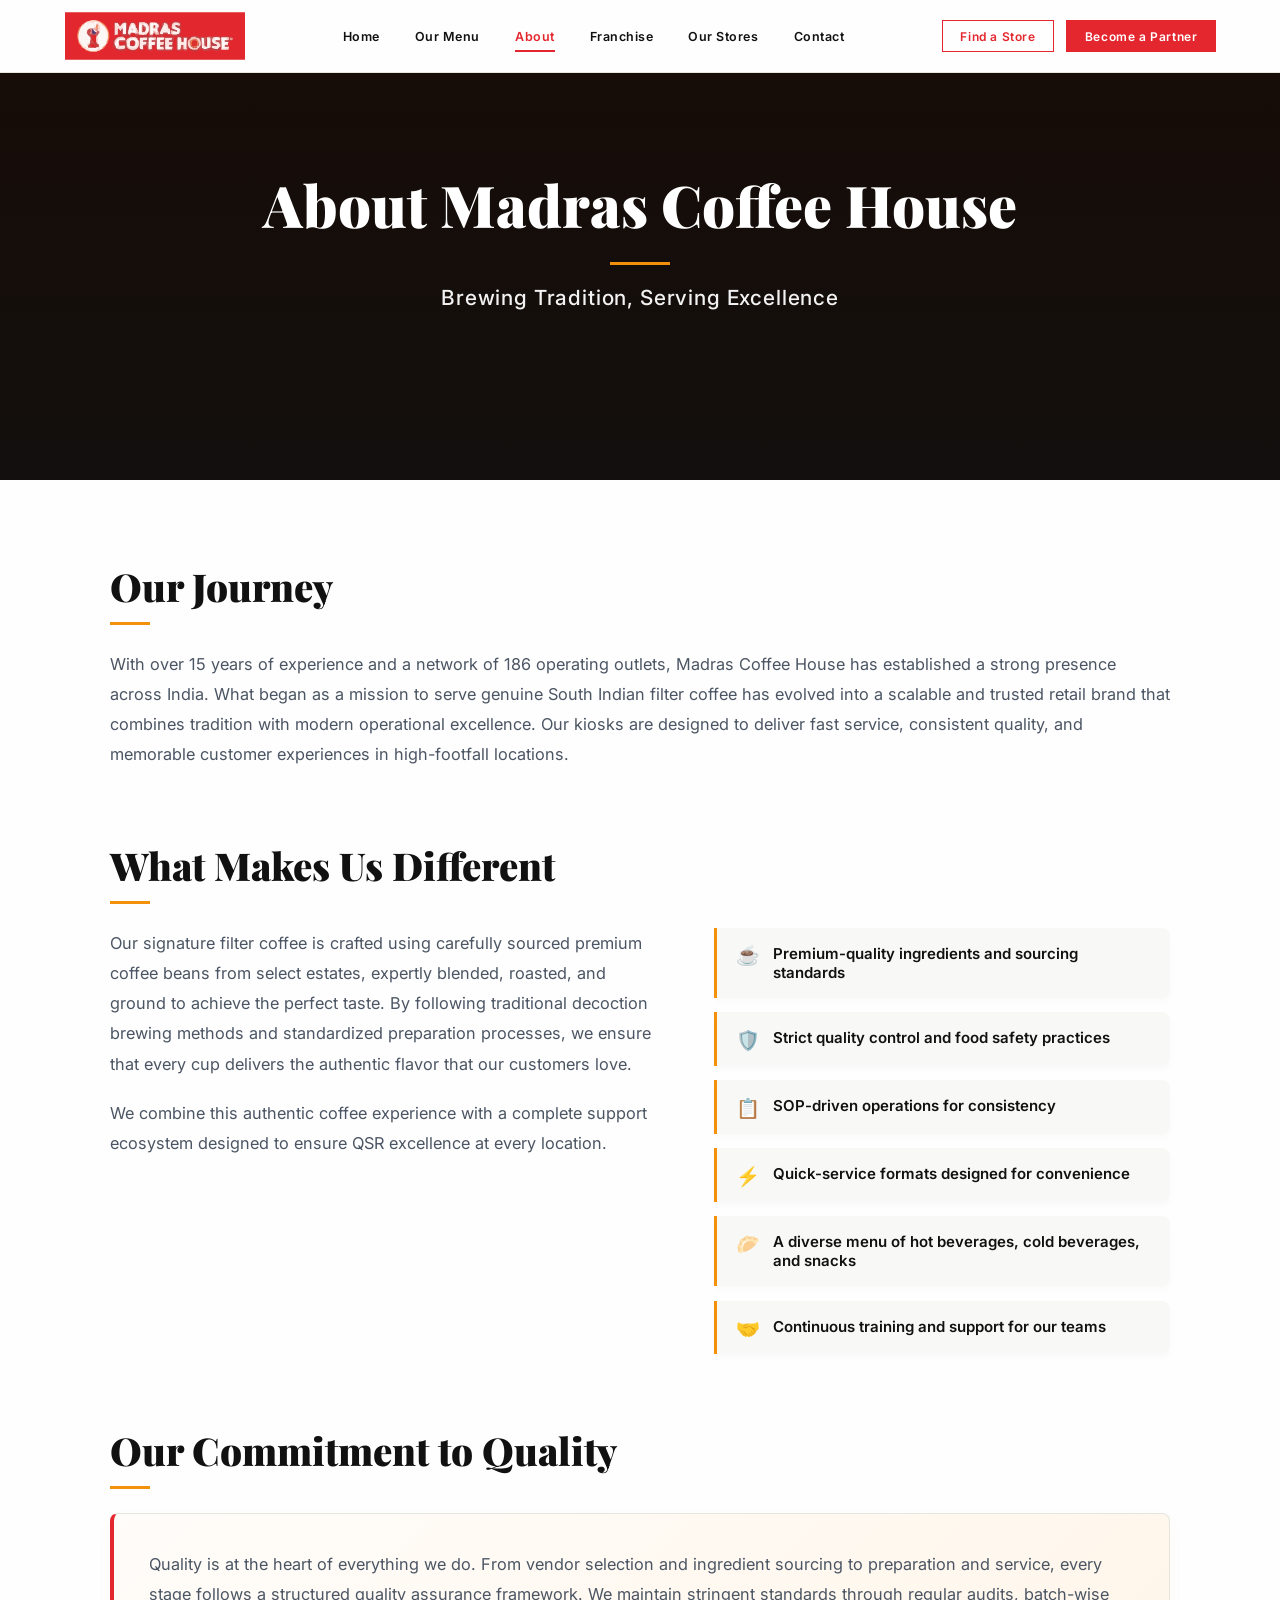
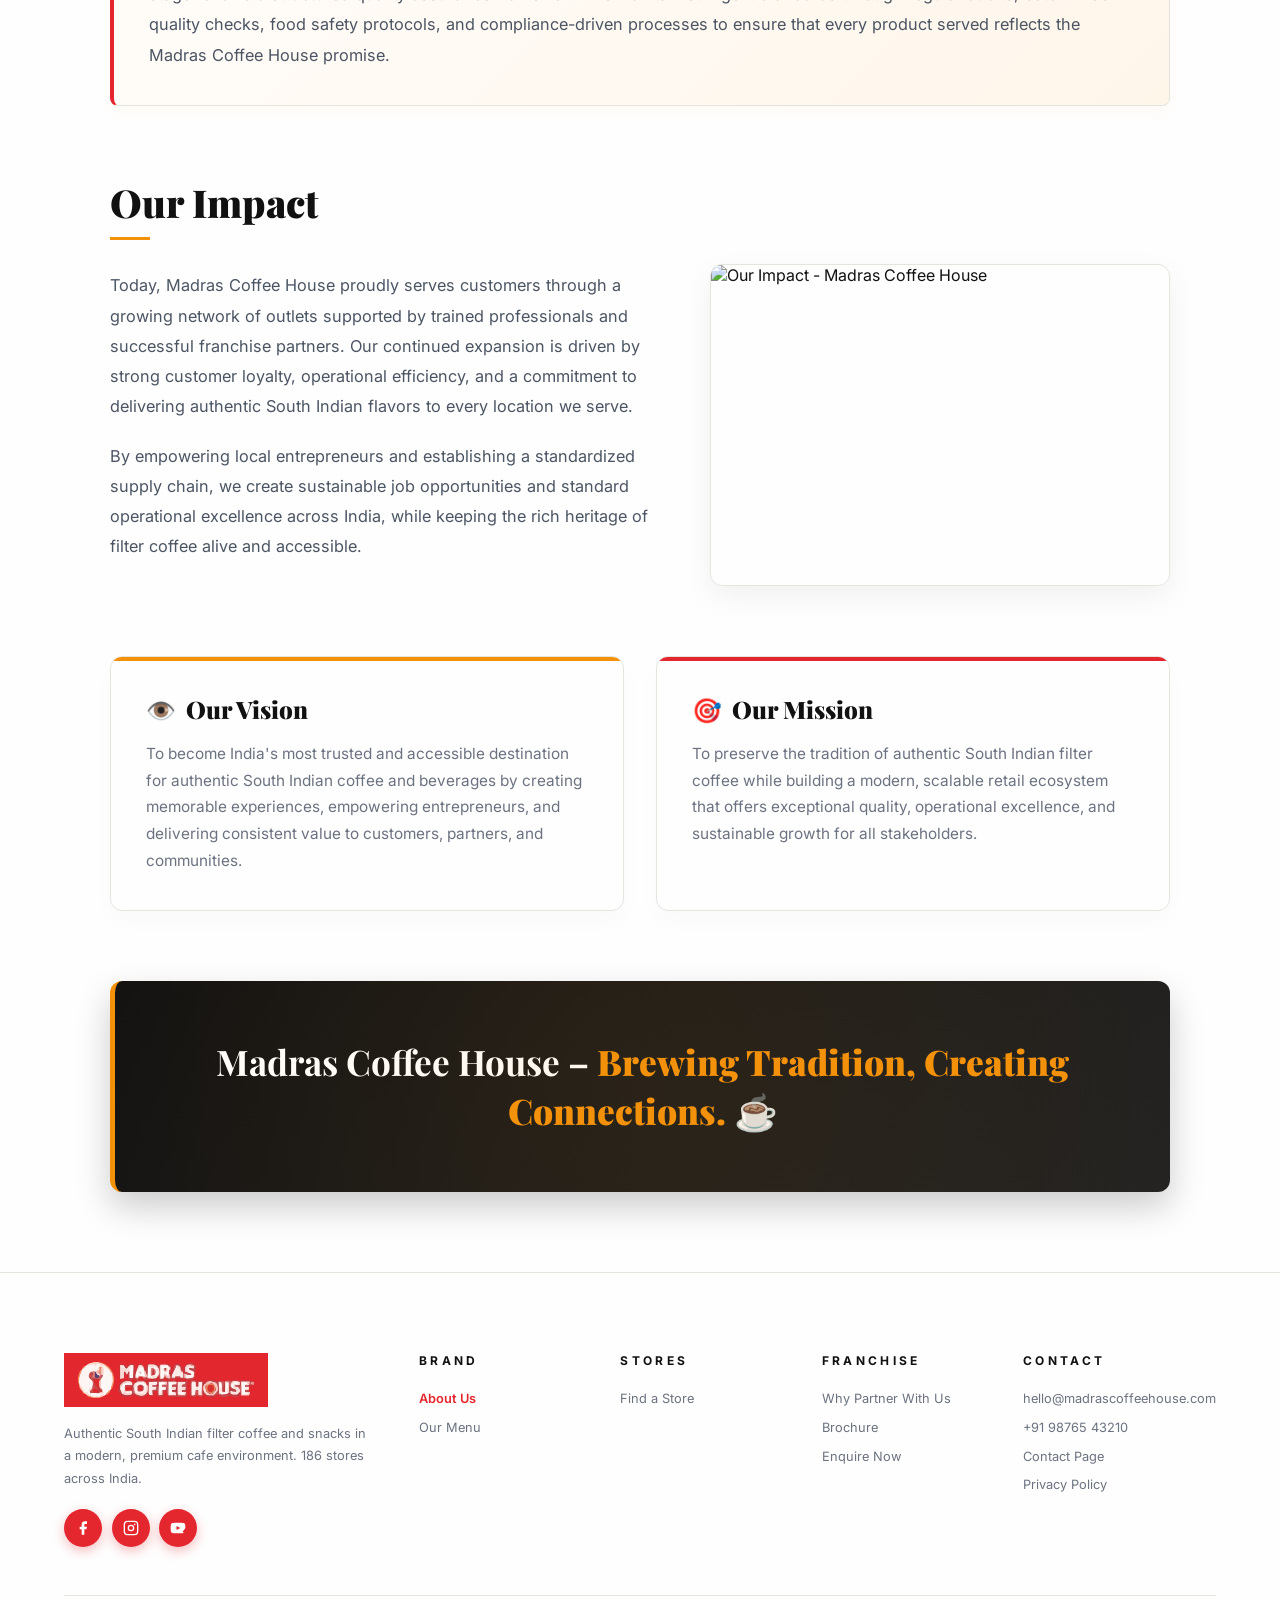
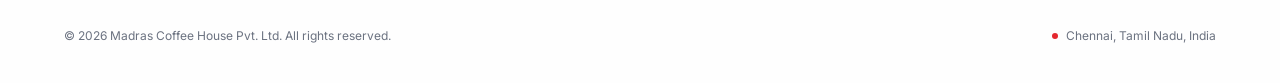
==== commit 7993c8af: "frist" ====
--- a/about.html
+++ b/about.html
@@ -1,4 +1,4 @@
-﻿<!DOCTYPE html>
+<!DOCTYPE html>
 <html lang="en">
 <head>
   <meta charset="UTF-8"/>
@@ -14,7 +14,7 @@
     body{background:var(--white);color:var(--black);font-family:'Inter',sans-serif;overflow-x:hidden}
 
     /* ── NAVBAR ────────────────────────────────────────── */
-    nav#nav{position:fixed;top:0;left:0;width:100%;z-index:1000;padding:0 5%;height:72px;display:flex;align-items:center;justify-content:space-between;transition:background .35s,box-shadow .35s,height .35s;background:transparent}
+    nav#nav{position:fixed;top:0;left:0;width:100%;z-index:1000;padding:0 5%;height:72px;display:flex;align-items:center;justify-content:space-between;transition:background .35s,box-shadow .35s,height .35s;background:var(--white);box-shadow:0 1px 0 var(--border)}
     #nav.scrolled{background:var(--white);box-shadow:0 1px 0 var(--border);height:64px}
     #nav.nav-solid{background:var(--white);box-shadow:0 1px 0 var(--border)}
     .logo{display:flex;align-items:center;text-decoration:none;flex-shrink:0}
--- a/mobile.css
+++ b/mobile.css
@@ -115,10 +115,10 @@
   .sec-inner, .container { padding: 0 !important; width: 100% !important; max-width: 100% !important; }
   #strip, .authority-strip { padding: 36px 5% !important; }
 
-  /* Global Buttons — full-width on mobile */
+  /* Global Buttons — full-width on mobile (excluding hero side-by-side) */
   .btn-primary, .btn-secondary, .btn-orange, .btn-red,
   .btn-outline, .inv-cta, .eq-submit, .btn-map, .btn-submit,
-  .btn-gold, .hero-btn, #detectBtn {
+  .btn-gold, #detectBtn {
     width: 100% !important;
     text-align: center !important;
     justify-content: center !important;
@@ -129,7 +129,24 @@
     align-items: center !important;
     border-radius: 4px !important;
   }
-  .hero-btns, .cta-contacts {
+  /* Hero buttons — stacked column in side-by-side layout */
+  .hero-btns {
+    flex-direction: column !important;
+    gap: 8px !important;
+    width: 100% !important;
+  }
+  .hero-btns .btn-primary,
+  .hero-btns .btn-secondary {
+    width: 100% !important;
+    min-height: 40px !important;
+    font-size: 0.7rem !important;
+    padding: 9px 12px !important;
+    text-align: center !important;
+    justify-content: center !important;
+    display: flex !important;
+    align-items: center !important;
+  }
+  .cta-contacts {
     flex-direction: column !important;
     gap: 10px !important;
     width: 100% !important;
@@ -171,6 +188,7 @@
 
   /* Mobile slide-in nav overlay */
   .mobile-nav-overlay {
+    display: flex !important;
     position: fixed;
     top: 0;
     right: -100%;
@@ -181,7 +199,6 @@
     z-index: 10000;
     box-shadow: -4px 0 28px rgba(0,0,0,.14);
     transition: right 0.38s cubic-bezier(.4,0,.2,1);
-    display: flex;
     flex-direction: column;
     overflow-y: auto;
   }
@@ -258,44 +275,53 @@
   /* HOME PAGE                                              */
   /* ─────────────────────────────────────────────────────── */
 
-  /* Hero */
-  #hero { min-height: 100svh !important; padding: 80px 5% 50px !important; }
-  .hero-inner { grid-template-columns: 1fr !important; gap: 2rem !important; }
+  /* Hero — side-by-side on mobile: video left, content right */
+  #hero { min-height: auto !important; padding: 80px 4% 40px !important; }
+  .hero-inner {
+    grid-template-columns: 1fr 1fr !important;
+    gap: 1rem !important;
+    align-items: center !important;
+    text-align: left !important;
+  }
   .hero-visual {
     order: -1 !important;
     height: auto !important;
     overflow: visible !important;
     display: flex !important;
     flex-direction: column !important;
-    gap: 1rem !important;
+    gap: 0.5rem !important;
   }
   .hero-img-wrap {
-    display: flex !important;
-    flex-direction: column !important;
-    gap: 10px !important;
     position: relative !important;
     width: 100% !important;
   }
   .hero-img-main, .hero-img-fallback {
-    height: 240px !important;
+    height: 200px !important;
     width: 100% !important;
     object-fit: cover !important;
+    border-radius: 8px !important;
+  }
+  /* video tag inside hero */
+  .hero-img-wrap video {
+    height: 200px !important;
+    width: 100% !important;
+    object-fit: cover !important;
+    border-radius: 8px !important;
   }
   .hero-badge, .hero-badge-2 {
-    position: relative !important;
-    inset: auto !important;
-    display: inline-block !important;
-    width: fit-content !important;
-    margin: 5px 0 0 !important;
-  }
-  .hstat-row { flex-wrap: wrap !important; gap: 1rem !important; }
-  .hstat { flex: 1 1 45% !important; text-align: center !important; }
-  .hero-sub { margin: 0 auto 2rem !important; text-align: center !important; }
+    display: none !important;
+  }
+  /* Hero content area text adjustments for side-by-side */
+  .hero-h1 { font-size: clamp(1.1rem, 4.5vw, 1.5rem) !important; margin-bottom: 0.6rem !important; line-height: 1.2 !important; }
+  .hero-tag { font-size: 0.55rem !important; margin-bottom: 0.5rem !important; }
+  .hero-sub { font-size: 0.72rem !important; margin-bottom: 1rem !important; line-height: 1.5 !important; text-align: left !important; }
+  .hero-stats { gap: 0.8rem !important; margin-top: 1rem !important; padding-top: 0.8rem !important; flex-wrap: wrap !important; }
+  .hstat-num { font-size: 1.1rem !important; }
+  .hstat-lbl { font-size: 0.55rem !important; }
 
   /* Authority strip */
-  .strip-inner { grid-template-columns: 1fr !important; gap: 2rem !important; text-align: left !important; }
-  .strip-headline { text-align: center !important; font-size: clamp(1.8rem, 5vw, 2.4rem) !important; }
-  .strip-points { gap: 1.4rem !important; width: 100% !important; }
+  .strip-inner { max-width: 100% !important; padding: 0 !important; }
+  .strip-points { grid-template-columns: 1fr !important; gap: 1.2rem !important; }
   .strip-point { gap: 0.9rem !important; }
 
   /* Heritage */
@@ -365,7 +391,7 @@
 
   /* Footer */
   footer { padding: 52px 5% 36px !important; }
-  .footer-top, .ft { grid-template-columns: 1fr 1fr !important; gap: 2rem !important; }
+  .footer-top, .ft { grid-template-columns: 1fr 1fr !important; gap: 1.5rem !important; }
   .footer-bottom, .fbot { flex-direction: column !important; text-align: center !important; gap: 0.5rem !important; }
 
   /* ─────────────────────────────────────────────────────── */
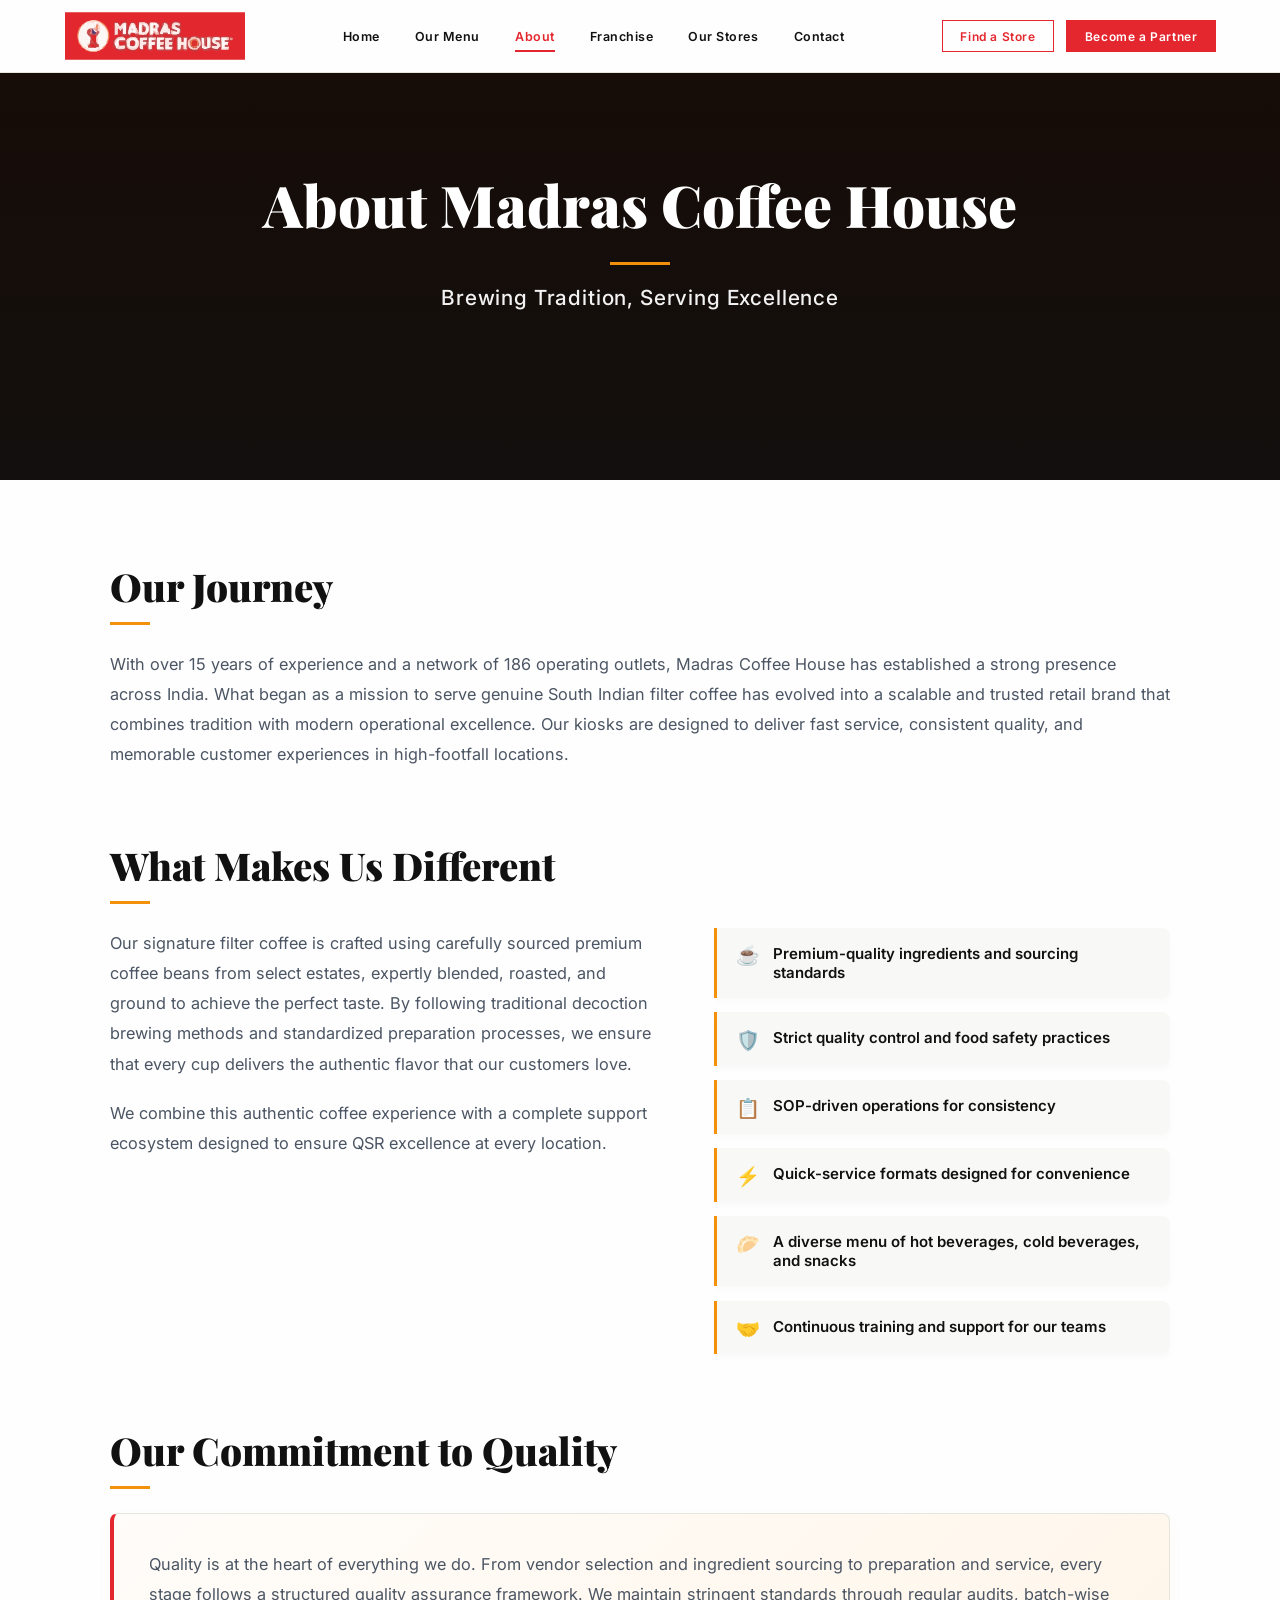
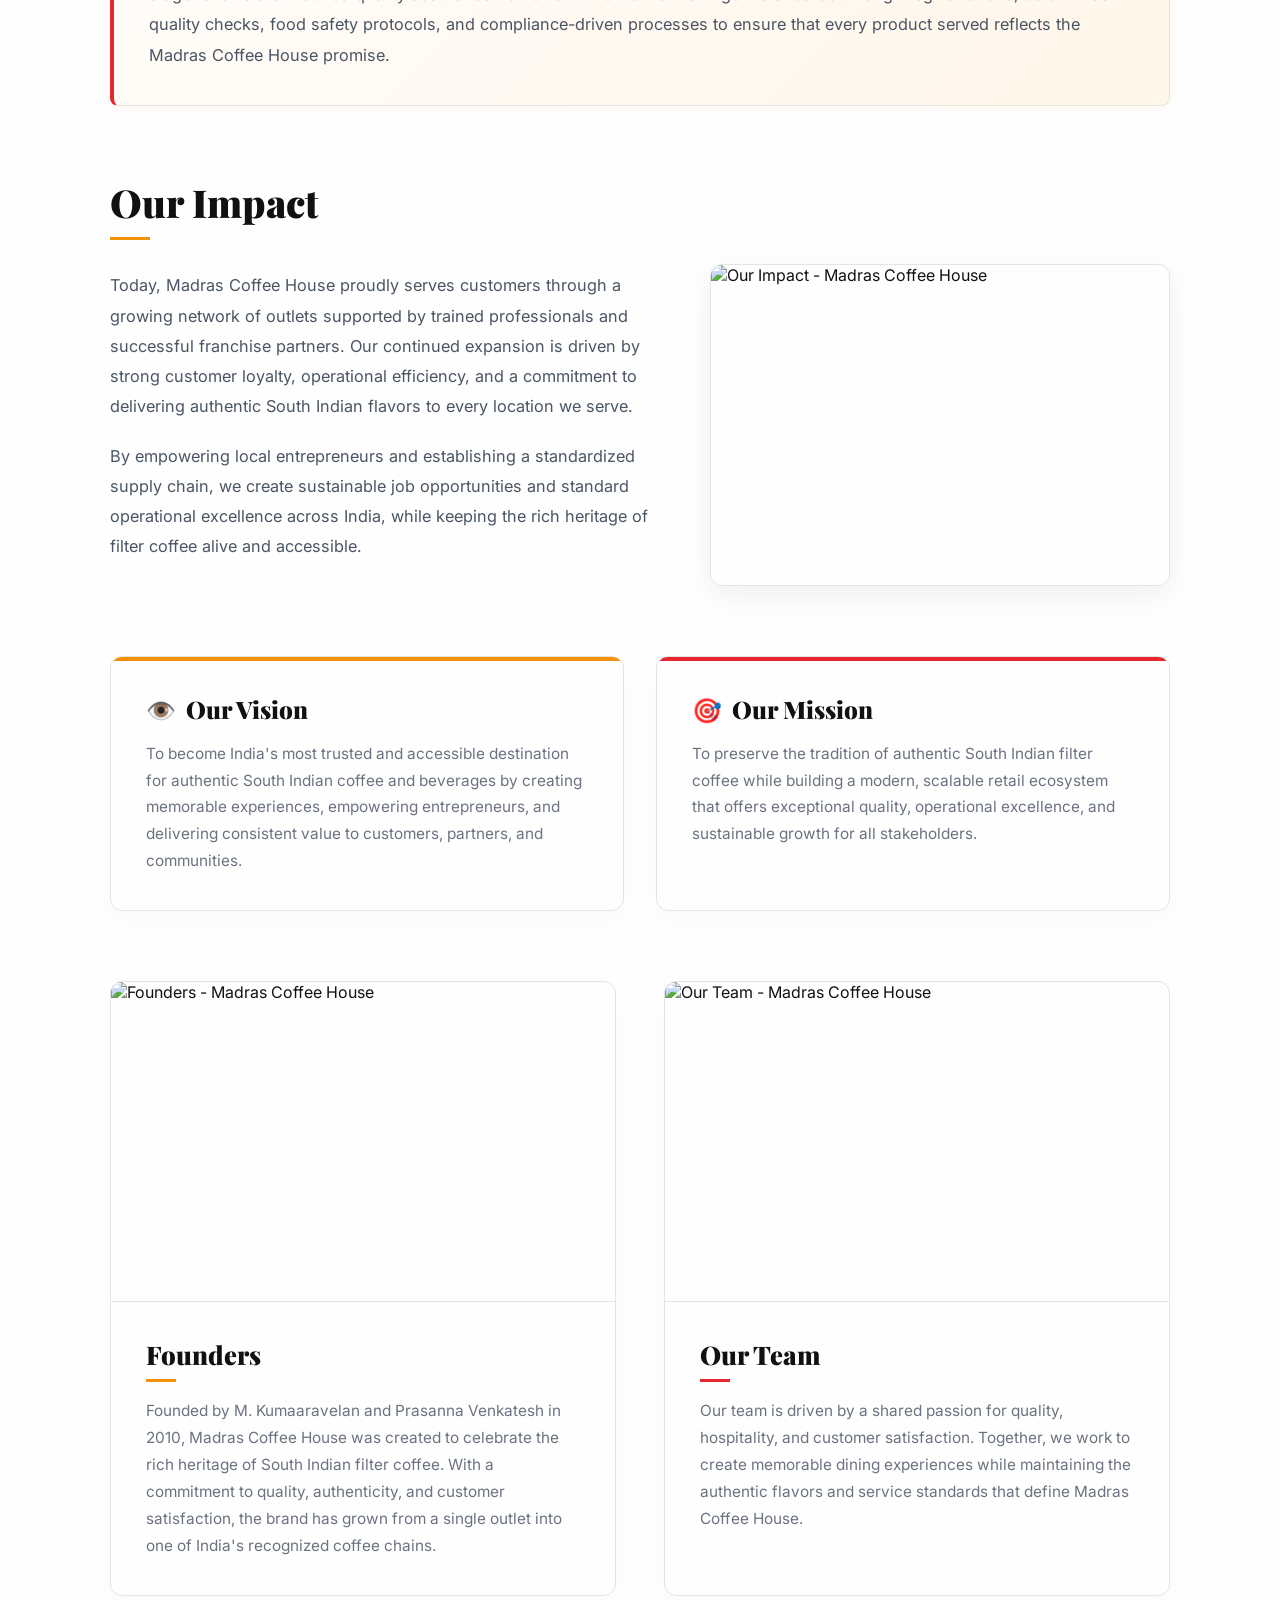
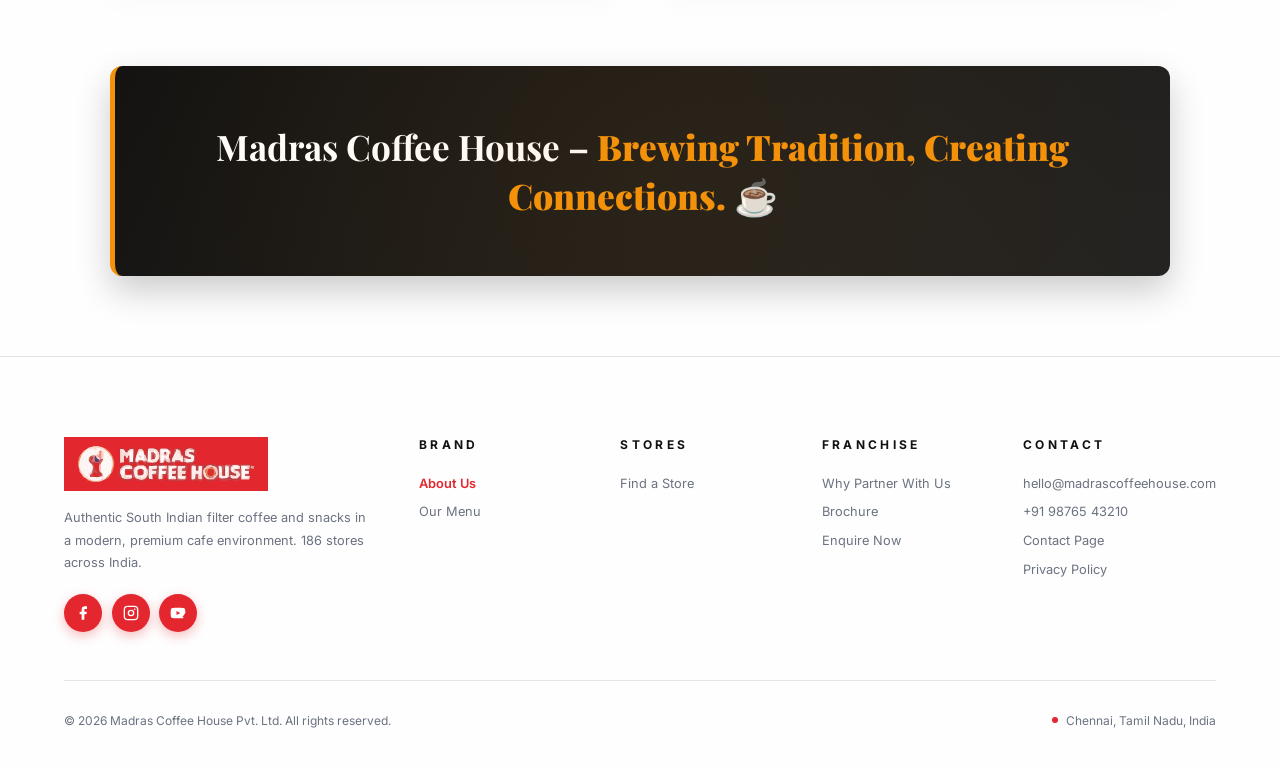
==== commit a1b80cb0: "updated" ====
--- a/about.html
+++ b/about.html
@@ -121,6 +121,81 @@
     .fbot{display:flex;align-items:center;justify-content:space-between;padding-top:2rem;border-top:1px solid var(--border);flex-wrap:wrap;gap:.75rem}
     .fbot p{font-size:.72rem;color:var(--gray)}
     .frd{width:6px;height:6px;background:var(--red);border-radius:50%}
+
+    /* Founders & Team Section */
+    .founders-team-grid {
+      display: grid;
+      grid-template-columns: 1fr 1fr;
+      gap: 3rem;
+      margin-bottom: 70px;
+    }
+    @media(max-width:768px) {
+      .founders-team-grid {
+        grid-template-columns: 1fr;
+        gap: 2.5rem;
+      }
+    }
+    .profile-card {
+      background: var(--white);
+      border: 1px solid var(--border);
+      border-radius: 12px;
+      overflow: hidden;
+      box-shadow: 0 10px 25px rgba(0,0,0,0.02);
+      transition: all 0.3s ease;
+      display: flex;
+      flex-direction: column;
+    }
+    .profile-card:hover {
+      transform: translateY(-5px);
+      box-shadow: 0 15px 30px rgba(0,0,0,0.06);
+    }
+    .profile-img-wrap {
+      width: 100%;
+      height: 320px;
+      overflow: hidden;
+      border-bottom: 1px solid var(--border);
+    }
+    .profile-img {
+      width: 100%;
+      height: 100%;
+      object-fit: cover;
+      display: block;
+      transition: transform 0.4s ease;
+    }
+    .profile-card:hover .profile-img {
+      transform: scale(1.03);
+    }
+    .profile-content {
+      padding: 2.2rem;
+      flex-grow: 1;
+      display: flex;
+      flex-direction: column;
+    }
+    .profile-card h3 {
+      font-family: 'Playfair Display', serif;
+      font-size: 1.6rem;
+      font-weight: 900;
+      color: var(--black);
+      margin-bottom: 1rem;
+      position: relative;
+    }
+    .profile-card h3::after {
+      content: '';
+      display: block;
+      width: 30px;
+      height: 3px;
+      background: var(--orange);
+      margin-top: 0.5rem;
+    }
+    .profile-card.team h3::after {
+      background: var(--red);
+    }
+    .profile-card p {
+      font-size: 0.96rem;
+      color: var(--gray);
+      line-height: 1.75;
+      margin: 0;
+    }
   </style>
   <link rel="stylesheet" href="mobile.css">
 </head>
@@ -242,6 +317,29 @@
     </div>
   </section>
 
+  <!-- Founders & Team Section -->
+  <section class="about-sec founders-team-grid">
+    <div class="profile-card founders fade-up">
+      <div class="profile-img-wrap">
+        <img src="https://res.cloudinary.com/dr7jaclns/image/upload/v1781679456/fa24ecbc-10b5-4a03-892e-db9ff1d9bb96_obv7jw.jpg" alt="Founders - Madras Coffee House" class="profile-img" />
+      </div>
+      <div class="profile-content">
+        <h3>Founders</h3>
+        <p>Founded by M. Kumaaravelan and Prasanna Venkatesh in 2010, Madras Coffee House was created to celebrate the rich heritage of South Indian filter coffee. With a commitment to quality, authenticity, and customer satisfaction, the brand has grown from a single outlet into one of India's recognized coffee chains.</p>
+      </div>
+    </div>
+    
+    <div class="profile-card team fade-up d1">
+      <div class="profile-img-wrap">
+        <img src="https://res.cloudinary.com/dr7jaclns/image/upload/v1781677768/b701601c-352c-405c-937e-9810b35ffcfc_qreoou.jpg" alt="Our Team - Madras Coffee House" class="profile-img" />
+      </div>
+      <div class="profile-content">
+        <h3>Our Team</h3>
+        <p>Our team is driven by a shared passion for quality, hospitality, and customer satisfaction. Together, we work to create memorable dining experiences while maintaining the authentic flavors and service standards that define Madras Coffee House.</p>
+      </div>
+    </div>
+  </section>
+
   <!-- Closing Callout Banner -->
   <section class="closing-banner fade-up">
     <h3>Madras Coffee House – <span>Brewing Tradition, Creating Connections. ☕</span></h3>
--- a/mobile.css
+++ b/mobile.css
@@ -6,7 +6,9 @@
 /* ── ALWAYS HIDDEN (shown only at mobile via media query) ─── */
 .mobile-nav-overlay,
 .mobile-nav-backdrop,
-.fran-sticky-cta {
+.fran-sticky-cta,
+.mobile-menu-btn,
+.mob-btn {
   display: none;
 }
 
@@ -189,20 +191,22 @@
   /* Mobile slide-in nav overlay */
   .mobile-nav-overlay {
     display: flex !important;
-    position: fixed;
-    top: 0;
-    right: -100%;
-    width: 82%;
-    max-width: 320px;
-    height: 100vh;
-    background: #fefefe;
-    z-index: 10000;
-    box-shadow: -4px 0 28px rgba(0,0,0,.14);
-    transition: right 0.38s cubic-bezier(.4,0,.2,1);
-    flex-direction: column;
-    overflow-y: auto;
-  }
-  .mobile-nav-overlay.open { right: 0; }
+    position: fixed !important;
+    top: 0 !important;
+    right: -100% !important;
+    width: 82% !important;
+    max-width: 320px !important;
+    height: 100vh !important;
+    min-height: 100vh !important;
+    background: #fefefe !important;
+    z-index: 10000 !important;
+    box-shadow: -4px 0 28px rgba(0,0,0,.14) !important;
+    transition: right 0.38s cubic-bezier(.4,0,.2,1) !important;
+    flex-direction: column !important;
+    overflow-y: auto !important;
+    padding: 0 !important;
+  }
+  .mobile-nav-overlay.open { right: 0 !important; }
   .mnav-header {
     padding: 1.4rem 1.6rem 1rem;
     border-bottom: 1px solid #f0f0f0;
@@ -258,6 +262,7 @@
     border-radius: 2px;
   }
   .mobile-nav-backdrop {
+    display: block !important;
     position: fixed;
     inset: 0;
     background: rgba(0,0,0,.4);
@@ -267,24 +272,28 @@
     transition: opacity .35s;
   }
   .mobile-nav-backdrop.open {
-    opacity: 1;
-    pointer-events: all;
+    display: block !important;
+    opacity: 1 !important;
+    pointer-events: all !important;
   }
 
   /* ─────────────────────────────────────────────────────── */
   /* HOME PAGE                                              */
   /* ─────────────────────────────────────────────────────── */
 
-  /* Hero — side-by-side on mobile: video left, content right */
+  /* Hero — stacked layout on mobile: content first, video second */
   #hero { min-height: auto !important; padding: 80px 4% 40px !important; }
   .hero-inner {
-    grid-template-columns: 1fr 1fr !important;
-    gap: 1rem !important;
-    align-items: center !important;
+    grid-template-columns: 1fr !important;
+    gap: 2rem !important;
+    align-items: stretch !important;
     text-align: left !important;
   }
+  .hero-content {
+    order: 1 !important;
+  }
   .hero-visual {
-    order: -1 !important;
+    order: 2 !important;
     height: auto !important;
     overflow: visible !important;
     display: flex !important;
@@ -311,11 +320,11 @@
   .hero-badge, .hero-badge-2 {
     display: none !important;
   }
-  /* Hero content area text adjustments for side-by-side */
-  .hero-h1 { font-size: clamp(1.1rem, 4.5vw, 1.5rem) !important; margin-bottom: 0.6rem !important; line-height: 1.2 !important; }
-  .hero-tag { font-size: 0.55rem !important; margin-bottom: 0.5rem !important; }
-  .hero-sub { font-size: 0.72rem !important; margin-bottom: 1rem !important; line-height: 1.5 !important; text-align: left !important; }
-  .hero-stats { gap: 0.8rem !important; margin-top: 1rem !important; padding-top: 0.8rem !important; flex-wrap: wrap !important; }
+  /* Hero content area text adjustments for stacked layout */
+  .hero-h1 { font-size: clamp(1.6rem, 6vw, 2.2rem) !important; margin-bottom: 0.8rem !important; line-height: 1.25 !important; }
+  .hero-tag { font-size: 0.75rem !important; margin-bottom: 0.6rem !important; }
+  .hero-sub { font-size: 0.88rem !important; margin-bottom: 1.5rem !important; line-height: 1.6 !important; text-align: left !important; }
+  .hero-stats { gap: 1.2rem !important; margin-top: 1.5rem !important; padding-top: 1.2rem !important; flex-wrap: wrap !important; }
   .hstat-num { font-size: 1.1rem !important; }
   .hstat-lbl { font-size: 0.55rem !important; }
 
@@ -325,6 +334,8 @@
   .strip-point { gap: 0.9rem !important; }
 
   /* Heritage */
+  .heritage-mobile-header { display: block !important; }
+  .heritage-desktop-header { display: none !important; }
   #heritage .heritage-inner {
     flex-direction: column !important;
     gap: 2rem !important;
@@ -404,9 +415,23 @@
   .hero-title { font-size: clamp(2rem, 8vw, 3rem) !important; }
 
   /* Category sticky nav */
-  #cat-nav { top: 64px !important; overflow-x: auto !important; }
-  .cat-nav-inner { justify-content: flex-start !important; padding: 0 4% !important; gap: 0 !important; }
-  .cat-link { padding: 0.9rem 0.8rem !important; font-size: 0.62rem !important; white-space: nowrap !important; }
+  #cat-nav { top: 64px !important; overflow: visible !important; }
+  .cat-nav-inner {
+    justify-content: flex-start !important;
+    padding: 0 4% !important;
+    gap: 0.25rem !important;
+    overflow-x: auto !important;
+    scrollbar-width: none !important;
+    width: 100% !important;
+    max-width: 100% !important;
+    margin: 0 !important;
+  }
+  .cat-nav-inner::-webkit-scrollbar { display: none !important; }
+  .cat-link {
+    padding: 0.9rem 0.8rem !important;
+    font-size: 0.75rem !important; /* Enforced 12px readability standard */
+    white-space: nowrap !important;
+  }
 
   /* Section headers */
   .section-header {
@@ -464,12 +489,43 @@
   /* Business model timeline → vertical */
   .bm-timeline { padding-top: 0 !important; }
   .bm-line { display: none !important; }
-  .bm-steps { grid-template-columns: 1fr !important; gap: 0 !important; padding-left: 2.5rem !important; position: relative !important; }
-  .bm-steps::before { content: ''; position: absolute; left: 6px; top: 0; bottom: 0; width: 2px; background: linear-gradient(to bottom, #e4272e, rgba(228,39,46,.15)); }
-  .bm-step { flex-direction: row !important; align-items: flex-start !important; text-align: left !important; padding: 0 0 2rem 1.5rem !important; position: relative !important; }
-  .bm-dot { position: absolute !important; left: -2.5rem !important; top: 0.3rem !important; transform: none !important; margin: 0 !important; }
-  .bm-step-num { font-size: 1.3rem !important; min-width: 2.5rem !important; flex-shrink: 0 !important; margin-bottom: 0 !important; }
-  .bm-step-title, .bm-step-desc { text-align: left !important; }
+  .bm-steps { grid-template-columns: 1fr !important; gap: 0 !important; padding-left: 2rem !important; position: relative !important; }
+  .bm-steps::before { content: ''; position: absolute; left: 8px; top: 0; bottom: 0; width: 2px; background: linear-gradient(to bottom, #e4272e, rgba(228,39,46,.15)); }
+  .bm-step {
+    display: grid !important;
+    grid-template-columns: auto 1fr !important;
+    grid-template-areas: 
+      "num title"
+      "num desc" !important;
+    gap: 0.15rem 0.75rem !important;
+    align-items: start !important;
+    text-align: left !important;
+    padding: 0 0 2rem 0.5rem !important;
+    position: relative !important;
+  }
+  .bm-dot { position: absolute !important; left: -2rem !important; top: 0.2rem !important; transform: none !important; margin: 0 !important; }
+  .bm-step-num {
+    grid-area: num !important;
+    font-size: 1.3rem !important;
+    font-family: 'Playfair Display', serif !important;
+    font-weight: 900 !important;
+    color: rgba(228, 39, 46, 0.25) !important;
+    margin-bottom: 0 !important;
+    line-height: 1 !important;
+  }
+  .bm-step-title {
+    grid-area: title !important;
+    margin-bottom: 0.15rem !important;
+    font-size: 0.9rem !important;
+    font-weight: 700 !important;
+    color: var(--black) !important;
+  }
+  .bm-step-desc {
+    grid-area: desc !important;
+    font-size: 0.76rem !important;
+    color: var(--gray) !important;
+    line-height: 1.4 !important;
+  }
   .model-visual { margin-top: 2rem !important; padding: 1.4rem !important; }
   .model-grid { grid-template-columns: 1fr !important; }
 
